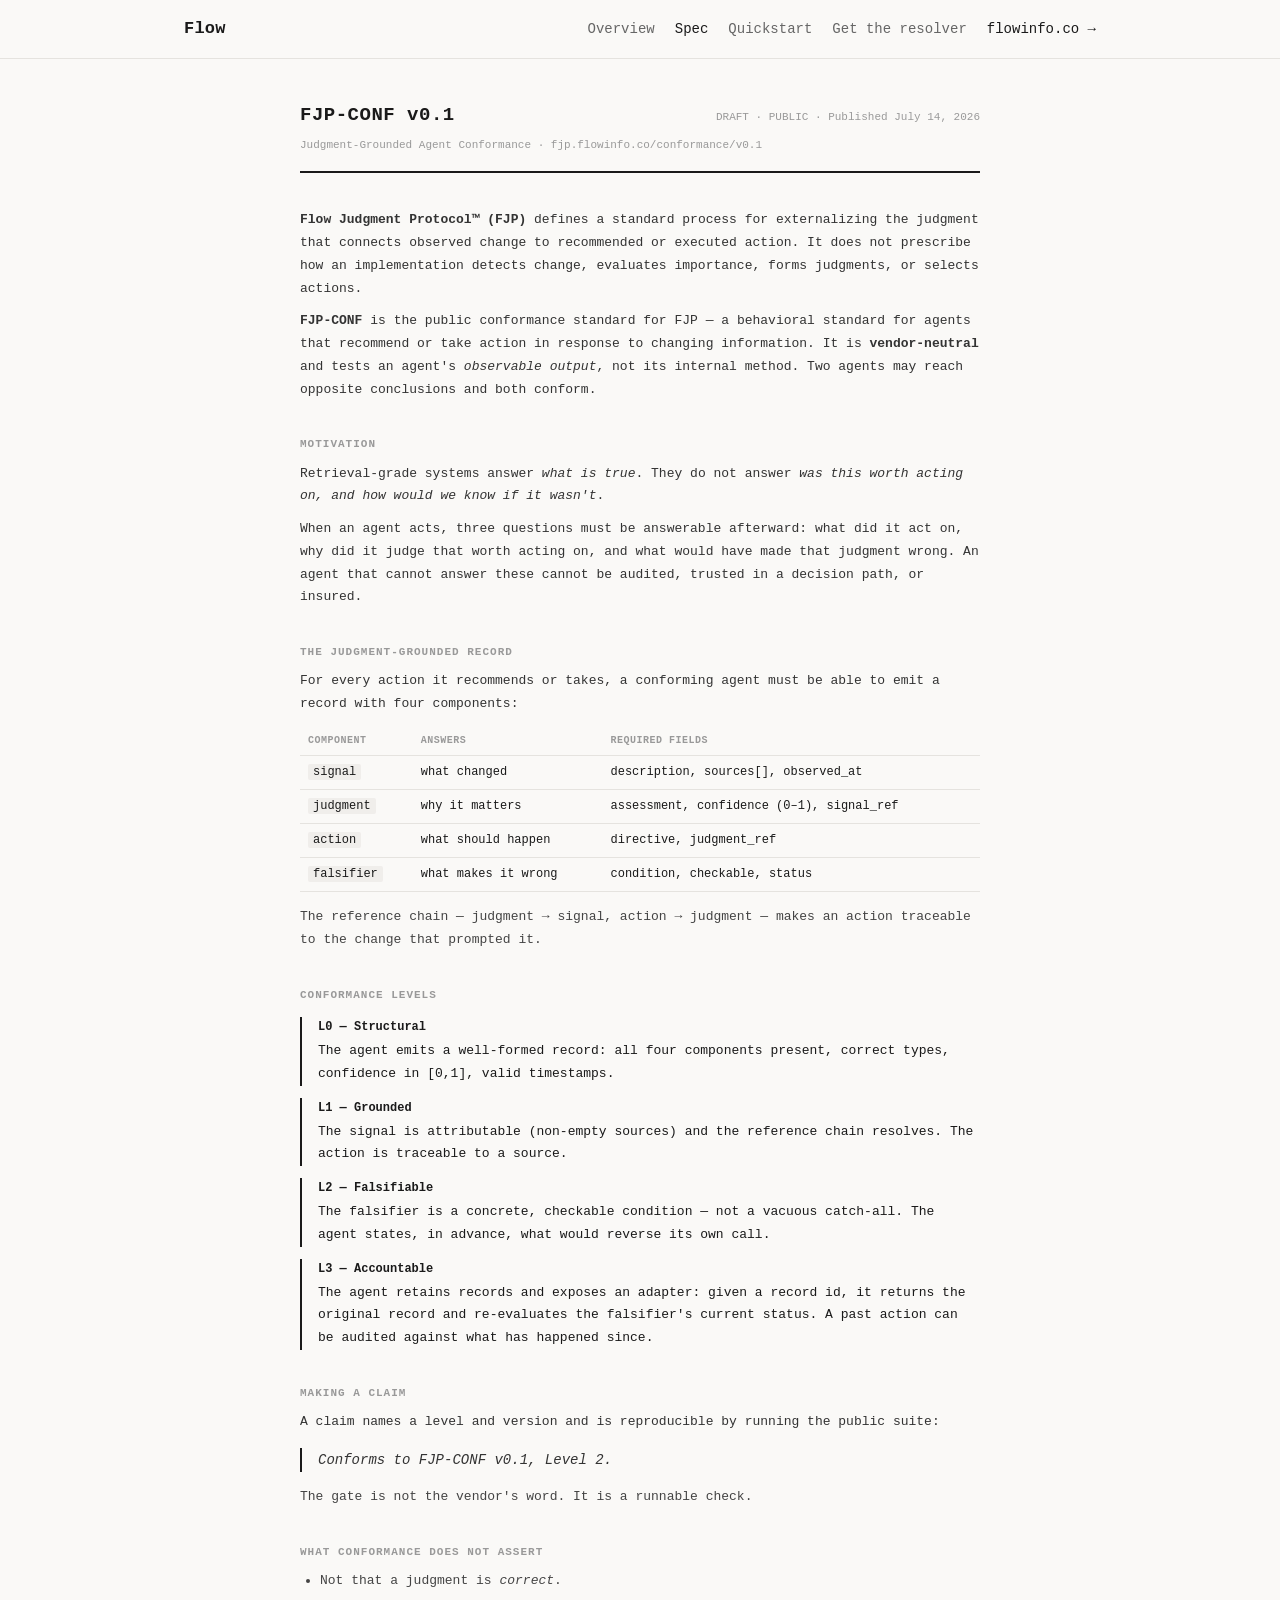
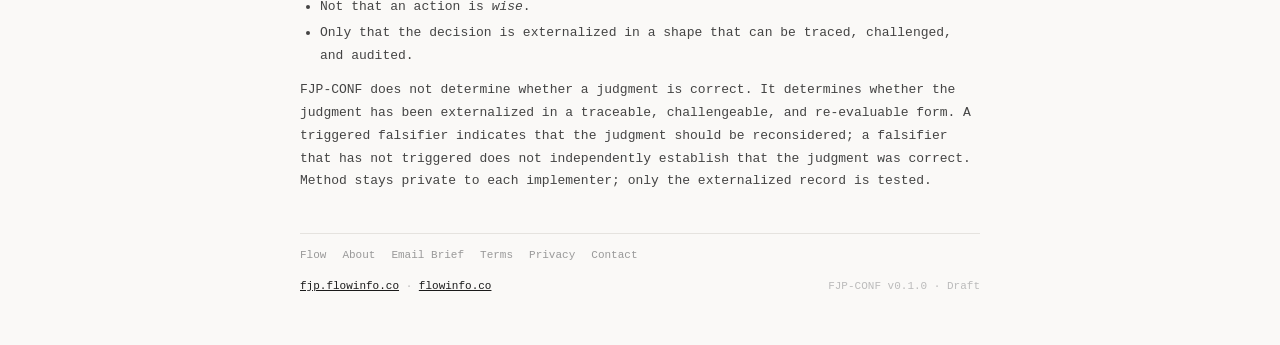
==== web/index.html @ 1de2d4c8 "Add files via upload" ====
<!DOCTYPE html>
<html lang="en">
<head>
<meta charset="utf-8" />
<meta name="viewport" content="width=device-width, initial-scale=1" />
<title>FJP-CONF v0.1 — Judgment-Grounded Agent Conformance</title>
<meta name="description" content="Behavioral conformance for agents that act on changing information. Vendor-neutral. Tests observable output, not internal method." />
<style>
  :root { --ink:#1a1a1a; --bg:#faf9f7; --mut:#999; --sub:#444; --line:#e5e3df; --code:#f0eeeb; }
  * { box-sizing: border-box; }
  body {
    margin:0; background:var(--bg); color:var(--ink);
    font-family:'IBM Plex Mono','Menlo','Consolas',monospace;
    font-size:13px; line-height:1.75; padding:48px 24px;
  }
  .wrap { max-width:680px; margin:0 auto; }
  header { border-bottom:2px solid var(--ink); padding-bottom:16px; margin-bottom:36px; }
  .row { display:flex; justify-content:space-between; align-items:baseline; gap:12px; flex-wrap:wrap; }
  h1 { font-size:19px; font-weight:700; margin:0; letter-spacing:.5px; }
  .tag { font-size:11px; color:var(--mut); }
  .meta { font-size:11px; color:var(--mut); margin-top:4px; }
  h2 { font-size:11px; color:var(--mut); text-transform:uppercase; letter-spacing:1px;
       margin:34px 0 8px; }
  p { margin:0 0 10px; color:#333; }
  .sub { color:var(--sub); }
  ul { margin:6px 0 12px; padding-left:20px; }
  li { margin:3px 0; color:var(--sub); }
  em { font-style:italic; }
  strong { font-weight:700; }
  .lvl { border-left:2px solid var(--ink); padding-left:16px; margin:12px 0; }
  .lvl b { display:block; font-size:12px; margin-bottom:2px; }
  table { width:100%; border-collapse:collapse; margin:10px 0 14px; font-size:12px; }
  th,td { text-align:left; padding:6px 8px; border-bottom:1px solid var(--line); vertical-align:top; }
  th { color:var(--mut); font-weight:700; text-transform:uppercase; letter-spacing:.5px; font-size:10px; }
  code { background:var(--code); padding:1px 5px; border-radius:2px; font-size:12px; }
  pre { background:var(--code); padding:12px 16px; border-radius:2px; overflow-x:auto;
        font-size:12px; line-height:1.7; margin:8px 0 14px; }
  .quote { border-left:2px solid var(--ink); padding-left:16px; margin:14px 0;
           font-style:italic; font-size:14px; color:#333; }
  footer { margin-top:40px; padding-top:12px; border-top:1px solid var(--line);
           display:flex; justify-content:space-between; font-size:11px; color:#bbb; flex-wrap:wrap; gap:8px; }
  a { color:var(--ink); }

  /* Site nav (links back to flowinfo.co) */
  .fnav { position:sticky; top:0; z-index:100; border-bottom:1px solid #e5e3df; background:#faf9f7; font-family:'IBM Plex Mono','Menlo','Consolas',monospace; }
  .fnav-in { max-width:960px; margin:0 auto; padding:14px 24px; display:flex; align-items:center; justify-content:space-between; gap:16px; flex-wrap:wrap; }
  .fnav-brand { display:flex; align-items:baseline; gap:8px; text-decoration:none; }
  .fnav-brand:hover { text-decoration:none; }
  .fnav-flow { font-size:17px; font-weight:600; color:#1a1a1a; letter-spacing:.2px; }
  .fnav-links { display:flex; align-items:center; gap:20px; flex-wrap:wrap; font-size:14px; }
  .fnav-links a { color:#666; text-decoration:none; }
  .fnav-links a:hover { color:#1a1a1a; text-decoration:none; }
  .fnav-links a.fnav-on { color:#1a1a1a; }
  .fnav-links a.fnav-home { color:#1a1a1a; }
  @media (max-width:600px) {
    .fnav-in { padding:10px 16px; flex-wrap:nowrap; gap:14px; }
    .fnav-links { flex-wrap:nowrap; gap:14px; font-size:13px; overflow-x:auto; white-space:nowrap; scrollbar-width:none; }
    .fnav-links::-webkit-scrollbar { display:none; }
    .fnav-links a.fnav-home { display:none; }
  }
  .footer-nav { display:flex; gap:16px; flex-wrap:wrap; width:100%; margin-bottom:4px; }
  .footer-nav a { color:#666; text-decoration:none; }
  .footer-nav a:hover { color:#1a1a1a; }
  body { padding-top:0; }
  .fnav { margin:0 -24px 40px; }
  footer .footer-nav a { color:#999; }
  @media (max-width:600px) { .fnav-links { gap:12px; font-size:12px; } .fnav-flow { font-size:16px; } }
</style>
</head>
<body>
<nav class="fnav" aria-label="Site">
  <div class="fnav-in">
    <a class="fnav-brand" href="https://flowinfo.co/" aria-label="Flow home"><span class="fnav-flow">Flow</span></a>
    <div class="fnav-links">
      <a href="/">Overview</a>
      <a href="/conformance/v0.1/" class="fnav-on" aria-current="page">Spec</a>
      <a href="/quickstart">Quickstart</a>
      <a href="/#resolver">Get the resolver</a>
      <a class="fnav-home" href="https://flowinfo.co/">flowinfo.co &rarr;</a>
    </div>
  </div>
</nav>
<div class="wrap">

  <header>
    <div class="row">
      <h1>FJP-CONF v0.1</h1>
      <span class="tag">DRAFT · PUBLIC · Published July 14, 2026</span>
    </div>
    <div class="meta">Judgment-Grounded Agent Conformance · fjp.flowinfo.co/conformance/v0.1</div>
  </header>

  <p><strong>Flow Judgment Protocol™ (FJP)</strong> defines a standard process
  for externalizing the judgment that connects observed change to recommended or
  executed action. It does not prescribe how an implementation detects change,
  evaluates importance, forms judgments, or selects actions.</p>

  <p><strong>FJP-CONF</strong> is the public conformance standard for FJP — a
  behavioral standard for agents that recommend or take action in response to
  changing information. It is <strong>vendor-neutral</strong> and tests an agent's
  <em>observable output</em>, not its internal method. Two agents may reach opposite
  conclusions and both conform.</p>

  <h2>Motivation</h2>
  <p>Retrieval-grade systems answer <em>what is true</em>. They do not answer
  <em>was this worth acting on, and how would we know if it wasn't</em>.</p>
  <p>When an agent acts, three questions must be answerable afterward: what did it
  act on, why did it judge that worth acting on, and what would have made that
  judgment wrong. An agent that cannot answer these cannot be audited, trusted in a
  decision path, or insured.</p>

  <h2>The Judgment-Grounded Record</h2>
  <p>For every action it recommends or takes, a conforming agent must be able to
  emit a record with four components:</p>
  <table>
    <tr><th>Component</th><th>Answers</th><th>Required fields</th></tr>
    <tr><td><code>signal</code></td><td>what changed</td><td>description, sources[], observed_at</td></tr>
    <tr><td><code>judgment</code></td><td>why it matters</td><td>assessment, confidence (0–1), signal_ref</td></tr>
    <tr><td><code>action</code></td><td>what should happen</td><td>directive, judgment_ref</td></tr>
    <tr><td><code>falsifier</code></td><td>what makes it wrong</td><td>condition, checkable, status</td></tr>
  </table>
  <p class="sub">The reference chain — judgment&nbsp;→&nbsp;signal, action&nbsp;→&nbsp;judgment —
  makes an action traceable to the change that prompted it.</p>

  <h2>Conformance Levels</h2>
  <div class="lvl"><b>L0 — Structural</b>The agent emits a well-formed record: all four components present, correct types, confidence in [0,1], valid timestamps.</div>
  <div class="lvl"><b>L1 — Grounded</b>The signal is attributable (non-empty sources) and the reference chain resolves. The action is traceable to a source.</div>
  <div class="lvl"><b>L2 — Falsifiable</b>The falsifier is a concrete, checkable condition — not a vacuous catch-all. The agent states, in advance, what would reverse its own call.</div>
  <div class="lvl"><b>L3 — Accountable</b>The agent retains records and exposes an adapter: given a record id, it returns the original record and re-evaluates the falsifier's current status. A past action can be audited against what has happened since.</div>

  <h2>Making a Claim</h2>
  <p>A claim names a level and version and is reproducible by running the public suite:</p>
  <div class="quote">Conforms to FJP-CONF v0.1, Level 2.</div>
  <p class="sub">The gate is not the vendor's word. It is a runnable check.</p>

  <h2>What Conformance Does Not Assert</h2>
  <ul>
    <li>Not that a judgment is <em>correct</em>.</li>
    <li>Not that an action is <em>wise</em>.</li>
    <li>Only that the decision is externalized in a shape that can be traced, challenged, and audited.</li>
  </ul>
  <p class="sub">FJP-CONF does not determine whether a judgment is correct.
  It determines whether the judgment has been externalized in a traceable,
  challengeable, and re-evaluable form. A triggered falsifier indicates that
  the judgment should be reconsidered; a falsifier that has not triggered does
  not independently establish that the judgment was correct. Method stays
  private to each implementer; only the externalized record is tested.</p>

  <footer>
    <div class="footer-nav">
      <a href="https://flowinfo.co/">Flow</a>
      <a href="https://flowinfo.co/about">About</a>
      <a href="https://flowinfo.co/emailbrief">Email Brief</a>
      <a href="https://flowinfo.co/terms">Terms</a>
      <a href="https://flowinfo.co/privacy">Privacy</a>
      <a href="https://flowinfo.co/about#contact">Contact</a>
    </div>
    <span><a href="/">fjp.flowinfo.co</a> · <a href="https://flowinfo.co/">flowinfo.co</a></span>
    <span>FJP-CONF v0.1.0 · Draft</span>
  </footer>

</div>
</body>
</html>
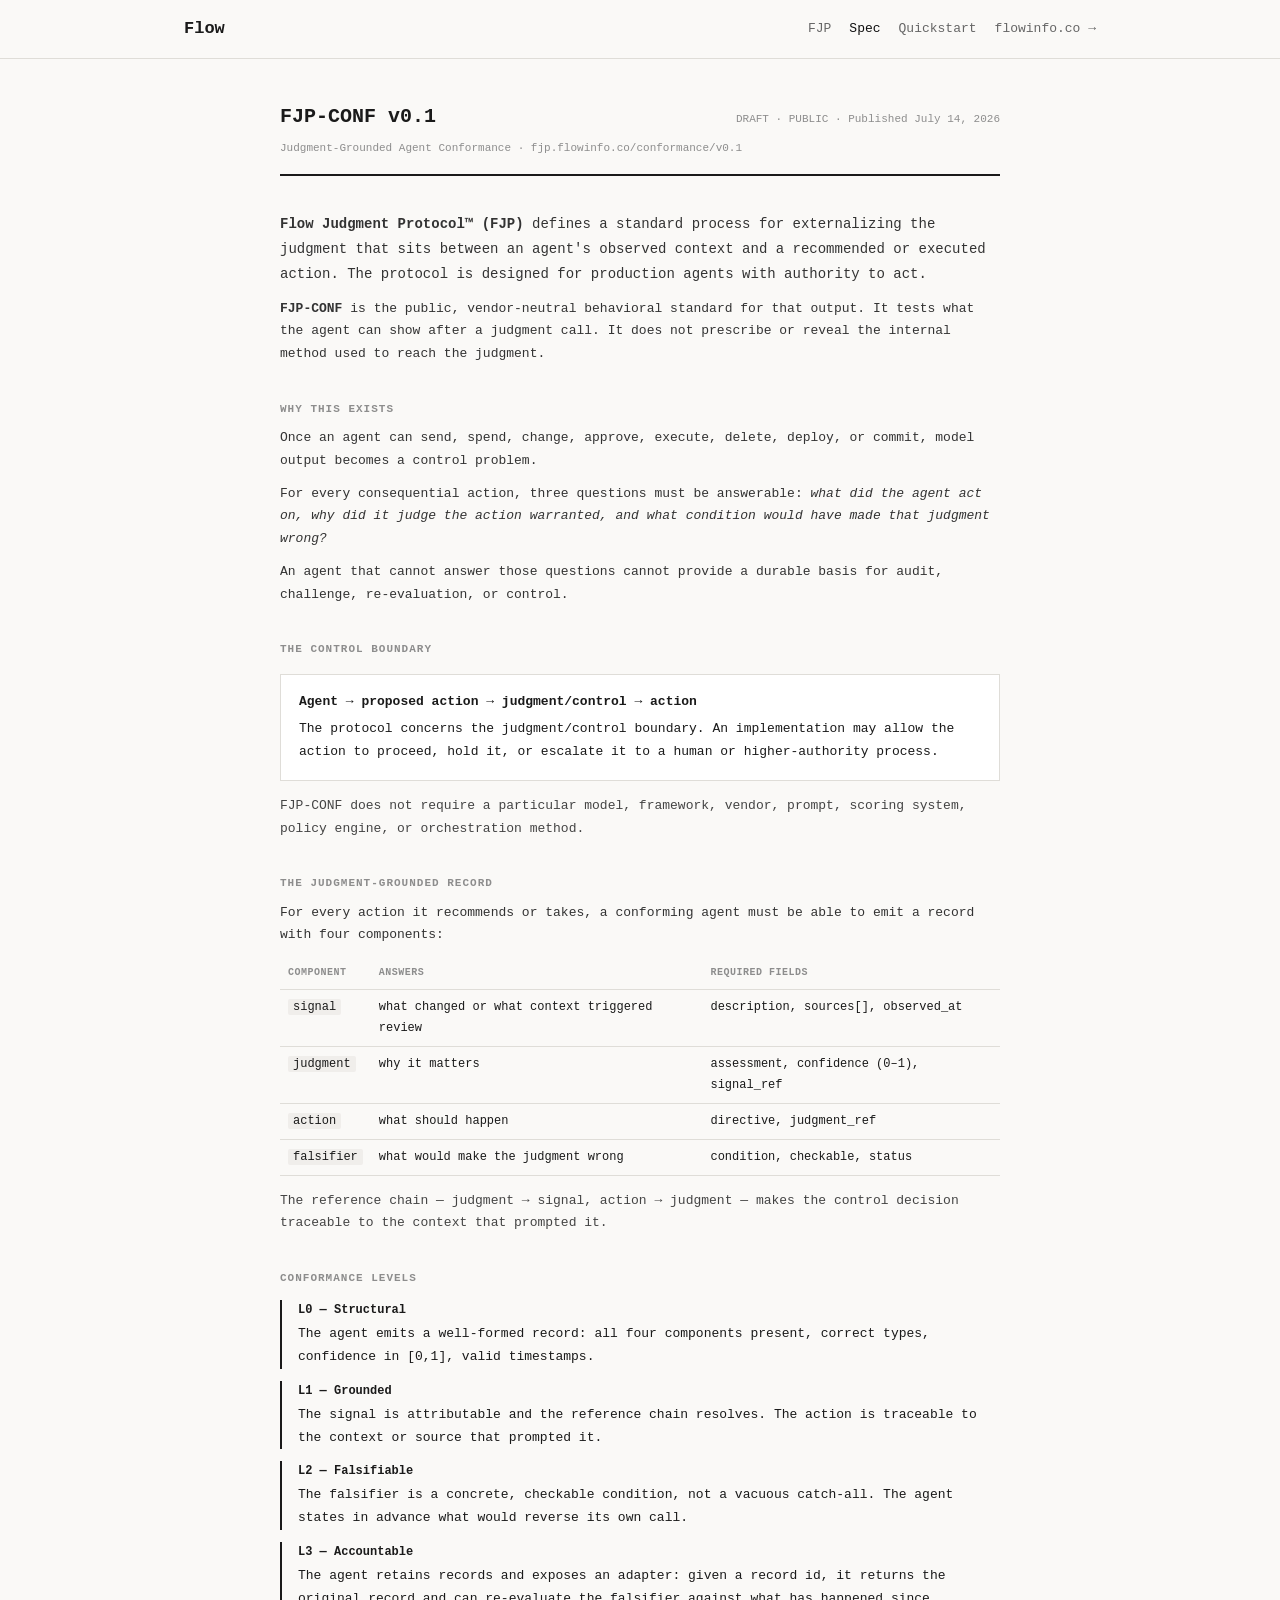
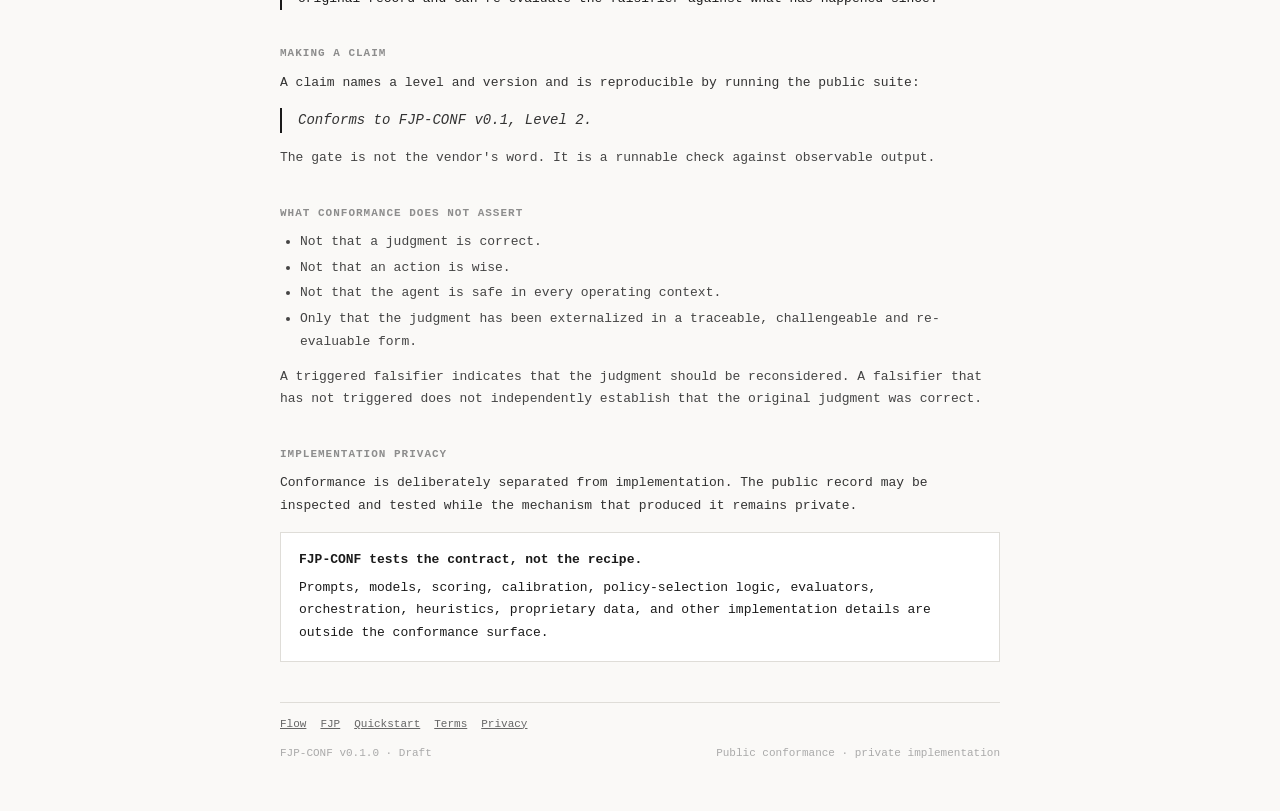
==== commit e3d3a3ef: "Add files via upload" ====
--- a/web/index.html
+++ b/web/index.html
@@ -1,164 +1,57 @@
 <!DOCTYPE html>
-<html lang="en">
-<head>
-<meta charset="utf-8" />
-<meta name="viewport" content="width=device-width, initial-scale=1" />
-<title>FJP-CONF v0.1 — Judgment-Grounded Agent Conformance</title>
-<meta name="description" content="Behavioral conformance for agents that act on changing information. Vendor-neutral. Tests observable output, not internal method." />
+<html lang="en"><head><meta charset="utf-8"><meta name="viewport" content="width=device-width, initial-scale=1">
+<title>FJP-CONF v0.1 — Conformance for Production Agents That Act</title>
+<meta name="description" content="A vendor-neutral behavioral conformance standard for production agents that recommend or take consequential action. Tests observable judgment records, not internal methods.">
 <style>
-  :root { --ink:#1a1a1a; --bg:#faf9f7; --mut:#999; --sub:#444; --line:#e5e3df; --code:#f0eeeb; }
-  * { box-sizing: border-box; }
-  body {
-    margin:0; background:var(--bg); color:var(--ink);
-    font-family:'IBM Plex Mono','Menlo','Consolas',monospace;
-    font-size:13px; line-height:1.75; padding:48px 24px;
-  }
-  .wrap { max-width:680px; margin:0 auto; }
-  header { border-bottom:2px solid var(--ink); padding-bottom:16px; margin-bottom:36px; }
-  .row { display:flex; justify-content:space-between; align-items:baseline; gap:12px; flex-wrap:wrap; }
-  h1 { font-size:19px; font-weight:700; margin:0; letter-spacing:.5px; }
-  .tag { font-size:11px; color:var(--mut); }
-  .meta { font-size:11px; color:var(--mut); margin-top:4px; }
-  h2 { font-size:11px; color:var(--mut); text-transform:uppercase; letter-spacing:1px;
-       margin:34px 0 8px; }
-  p { margin:0 0 10px; color:#333; }
-  .sub { color:var(--sub); }
-  ul { margin:6px 0 12px; padding-left:20px; }
-  li { margin:3px 0; color:var(--sub); }
-  em { font-style:italic; }
-  strong { font-weight:700; }
-  .lvl { border-left:2px solid var(--ink); padding-left:16px; margin:12px 0; }
-  .lvl b { display:block; font-size:12px; margin-bottom:2px; }
-  table { width:100%; border-collapse:collapse; margin:10px 0 14px; font-size:12px; }
-  th,td { text-align:left; padding:6px 8px; border-bottom:1px solid var(--line); vertical-align:top; }
-  th { color:var(--mut); font-weight:700; text-transform:uppercase; letter-spacing:.5px; font-size:10px; }
-  code { background:var(--code); padding:1px 5px; border-radius:2px; font-size:12px; }
-  pre { background:var(--code); padding:12px 16px; border-radius:2px; overflow-x:auto;
-        font-size:12px; line-height:1.7; margin:8px 0 14px; }
-  .quote { border-left:2px solid var(--ink); padding-left:16px; margin:14px 0;
-           font-style:italic; font-size:14px; color:#333; }
-  footer { margin-top:40px; padding-top:12px; border-top:1px solid var(--line);
-           display:flex; justify-content:space-between; font-size:11px; color:#bbb; flex-wrap:wrap; gap:8px; }
-  a { color:var(--ink); }
+  :root { --ink:#1a1a1a; --bg:#faf9f7; --mut:#8d8d8d; --sub:#444; --line:#dfddd8; --code:#f0eeeb; --green:#16833f; }
+  *{box-sizing:border-box} body{margin:0;background:var(--bg);color:var(--ink);font-family:'IBM Plex Mono','Menlo','Consolas',monospace;font-size:13px;line-height:1.75;padding:0 24px 48px}
+  .fnav{position:sticky;top:0;z-index:100;margin:0 -24px 40px;border-bottom:1px solid var(--line);background:rgba(250,249,247,.97)}
+  .fnav-in{max-width:960px;margin:0 auto;padding:14px 24px;display:flex;justify-content:space-between;gap:16px;align-items:center}.brand{font-size:17px;font-weight:700;color:var(--ink);text-decoration:none}.links{display:flex;gap:18px;white-space:nowrap}.links a{color:#666;text-decoration:none}.links a.on{color:#111}.wrap{max-width:720px;margin:0 auto} header{border-bottom:2px solid var(--ink);padding-bottom:16px;margin-bottom:36px}.row{display:flex;justify-content:space-between;gap:14px;align-items:baseline;flex-wrap:wrap}h1{font-size:20px;margin:0}.tag{font-size:11px;color:var(--mut)}.meta{font-size:11px;color:var(--mut);margin-top:5px}h2{font-size:11px;color:var(--mut);text-transform:uppercase;letter-spacing:1px;margin:34px 0 8px}p{margin:0 0 10px;color:#333}.lead{font-size:14px;line-height:1.8}.sub{color:var(--sub)}strong{font-weight:700}em{font-style:italic}code{background:var(--code);padding:1px 5px;border-radius:2px;font-size:12px}table{width:100%;border-collapse:collapse;margin:10px 0 14px;font-size:12px}th,td{text-align:left;padding:7px 8px;border-bottom:1px solid var(--line);vertical-align:top}th{color:var(--mut);font-size:10px;text-transform:uppercase;letter-spacing:.5px}.lvl{border-left:2px solid var(--ink);padding-left:16px;margin:12px 0}.lvl b{display:block;font-size:12px;margin-bottom:2px}.quote{border-left:2px solid var(--ink);padding-left:16px;margin:14px 0;font-style:italic;font-size:14px;color:#333}.boundary{border:1px solid var(--line);background:#fff;padding:16px 18px;margin:14px 0}.boundary b{display:block;margin-bottom:5px}ul{margin:6px 0 12px;padding-left:20px}li{margin:3px 0;color:var(--sub)}footer{margin-top:40px;padding-top:12px;border-top:1px solid var(--line);display:flex;justify-content:space-between;gap:10px;flex-wrap:wrap;font-size:11px;color:#aaa}footer a{color:#666}.footer-nav{display:flex;gap:14px;flex-wrap:wrap;width:100%}@media(max-width:620px){.links{overflow-x:auto;gap:12px}.links a:last-child{display:none}}
+</style></head><body>
+<nav class="fnav"><div class="fnav-in"><a class="brand" href="https://flowinfo.co/">Flow</a><div class="links"><a href="/">FJP</a><a class="on" href="/conformance/v0.1/">Spec</a><a href="/quickstart">Quickstart</a><a href="https://flowinfo.co/">flowinfo.co →</a></div></div></nav>
+<div class="wrap"><header><div class="row"><h1>FJP-CONF v0.1</h1><span class="tag">DRAFT · PUBLIC · Published July 14, 2026</span></div><div class="meta">Judgment-Grounded Agent Conformance · fjp.flowinfo.co/conformance/v0.1</div></header>
 
-  /* Site nav (links back to flowinfo.co) */
-  .fnav { position:sticky; top:0; z-index:100; border-bottom:1px solid #e5e3df; background:#faf9f7; font-family:'IBM Plex Mono','Menlo','Consolas',monospace; }
-  .fnav-in { max-width:960px; margin:0 auto; padding:14px 24px; display:flex; align-items:center; justify-content:space-between; gap:16px; flex-wrap:wrap; }
-  .fnav-brand { display:flex; align-items:baseline; gap:8px; text-decoration:none; }
-  .fnav-brand:hover { text-decoration:none; }
-  .fnav-flow { font-size:17px; font-weight:600; color:#1a1a1a; letter-spacing:.2px; }
-  .fnav-links { display:flex; align-items:center; gap:20px; flex-wrap:wrap; font-size:14px; }
-  .fnav-links a { color:#666; text-decoration:none; }
-  .fnav-links a:hover { color:#1a1a1a; text-decoration:none; }
-  .fnav-links a.fnav-on { color:#1a1a1a; }
-  .fnav-links a.fnav-home { color:#1a1a1a; }
-  @media (max-width:600px) {
-    .fnav-in { padding:10px 16px; flex-wrap:nowrap; gap:14px; }
-    .fnav-links { flex-wrap:nowrap; gap:14px; font-size:13px; overflow-x:auto; white-space:nowrap; scrollbar-width:none; }
-    .fnav-links::-webkit-scrollbar { display:none; }
-    .fnav-links a.fnav-home { display:none; }
-  }
-  .footer-nav { display:flex; gap:16px; flex-wrap:wrap; width:100%; margin-bottom:4px; }
-  .footer-nav a { color:#666; text-decoration:none; }
-  .footer-nav a:hover { color:#1a1a1a; }
-  body { padding-top:0; }
-  .fnav { margin:0 -24px 40px; }
-  footer .footer-nav a { color:#999; }
-  @media (max-width:600px) { .fnav-links { gap:12px; font-size:12px; } .fnav-flow { font-size:16px; } }
-</style>
-</head>
-<body>
-<nav class="fnav" aria-label="Site">
-  <div class="fnav-in">
-    <a class="fnav-brand" href="https://flowinfo.co/" aria-label="Flow home"><span class="fnav-flow">Flow</span></a>
-    <div class="fnav-links">
-      <a href="/">Overview</a>
-      <a href="/conformance/v0.1/" class="fnav-on" aria-current="page">Spec</a>
-      <a href="/quickstart">Quickstart</a>
-      <a href="/#resolver">Get the resolver</a>
-      <a class="fnav-home" href="https://flowinfo.co/">flowinfo.co &rarr;</a>
-    </div>
-  </div>
-</nav>
-<div class="wrap">
+<p class="lead"><strong>Flow Judgment Protocol™ (FJP)</strong> defines a standard process for externalizing the judgment that sits between an agent's observed context and a recommended or executed action. The protocol is designed for production agents with authority to act.</p>
+<p><strong>FJP-CONF</strong> is the public, vendor-neutral behavioral standard for that output. It tests what the agent can show after a judgment call. It does not prescribe or reveal the internal method used to reach the judgment.</p>
 
-  <header>
-    <div class="row">
-      <h1>FJP-CONF v0.1</h1>
-      <span class="tag">DRAFT · PUBLIC · Published July 14, 2026</span>
-    </div>
-    <div class="meta">Judgment-Grounded Agent Conformance · fjp.flowinfo.co/conformance/v0.1</div>
-  </header>
+<h2>Why this exists</h2>
+<p>Once an agent can send, spend, change, approve, execute, delete, deploy, or commit, model output becomes a control problem.</p>
+<p>For every consequential action, three questions must be answerable: <em>what did the agent act on, why did it judge the action warranted, and what condition would have made that judgment wrong?</em></p>
+<p>An agent that cannot answer those questions cannot provide a durable basis for audit, challenge, re-evaluation, or control.</p>
 
-  <p><strong>Flow Judgment Protocol™ (FJP)</strong> defines a standard process
-  for externalizing the judgment that connects observed change to recommended or
-  executed action. It does not prescribe how an implementation detects change,
-  evaluates importance, forms judgments, or selects actions.</p>
+<h2>The control boundary</h2>
+<div class="boundary"><b>Agent → proposed action → judgment/control → action</b>
+The protocol concerns the judgment/control boundary. An implementation may allow the action to proceed, hold it, or escalate it to a human or higher-authority process.</div>
+<p class="sub">FJP-CONF does not require a particular model, framework, vendor, prompt, scoring system, policy engine, or orchestration method.</p>
 
-  <p><strong>FJP-CONF</strong> is the public conformance standard for FJP — a
-  behavioral standard for agents that recommend or take action in response to
-  changing information. It is <strong>vendor-neutral</strong> and tests an agent's
-  <em>observable output</em>, not its internal method. Two agents may reach opposite
-  conclusions and both conform.</p>
+<h2>The Judgment-Grounded Record</h2>
+<p>For every action it recommends or takes, a conforming agent must be able to emit a record with four components:</p>
+<table><tr><th>Component</th><th>Answers</th><th>Required fields</th></tr>
+<tr><td><code>signal</code></td><td>what changed or what context triggered review</td><td>description, sources[], observed_at</td></tr>
+<tr><td><code>judgment</code></td><td>why it matters</td><td>assessment, confidence (0–1), signal_ref</td></tr>
+<tr><td><code>action</code></td><td>what should happen</td><td>directive, judgment_ref</td></tr>
+<tr><td><code>falsifier</code></td><td>what would make the judgment wrong</td><td>condition, checkable, status</td></tr></table>
+<p class="sub">The reference chain — judgment → signal, action → judgment — makes the control decision traceable to the context that prompted it.</p>
 
-  <h2>Motivation</h2>
-  <p>Retrieval-grade systems answer <em>what is true</em>. They do not answer
-  <em>was this worth acting on, and how would we know if it wasn't</em>.</p>
-  <p>When an agent acts, three questions must be answerable afterward: what did it
-  act on, why did it judge that worth acting on, and what would have made that
-  judgment wrong. An agent that cannot answer these cannot be audited, trusted in a
-  decision path, or insured.</p>
+<h2>Conformance levels</h2>
+<div class="lvl"><b>L0 — Structural</b>The agent emits a well-formed record: all four components present, correct types, confidence in [0,1], valid timestamps.</div>
+<div class="lvl"><b>L1 — Grounded</b>The signal is attributable and the reference chain resolves. The action is traceable to the context or source that prompted it.</div>
+<div class="lvl"><b>L2 — Falsifiable</b>The falsifier is a concrete, checkable condition, not a vacuous catch-all. The agent states in advance what would reverse its own call.</div>
+<div class="lvl"><b>L3 — Accountable</b>The agent retains records and exposes an adapter: given a record id, it returns the original record and can re-evaluate the falsifier against what has happened since.</div>
 
-  <h2>The Judgment-Grounded Record</h2>
-  <p>For every action it recommends or takes, a conforming agent must be able to
-  emit a record with four components:</p>
-  <table>
-    <tr><th>Component</th><th>Answers</th><th>Required fields</th></tr>
-    <tr><td><code>signal</code></td><td>what changed</td><td>description, sources[], observed_at</td></tr>
-    <tr><td><code>judgment</code></td><td>why it matters</td><td>assessment, confidence (0–1), signal_ref</td></tr>
-    <tr><td><code>action</code></td><td>what should happen</td><td>directive, judgment_ref</td></tr>
-    <tr><td><code>falsifier</code></td><td>what makes it wrong</td><td>condition, checkable, status</td></tr>
-  </table>
-  <p class="sub">The reference chain — judgment&nbsp;→&nbsp;signal, action&nbsp;→&nbsp;judgment —
-  makes an action traceable to the change that prompted it.</p>
+<h2>Making a claim</h2>
+<p>A claim names a level and version and is reproducible by running the public suite:</p>
+<div class="quote">Conforms to FJP-CONF v0.1, Level 2.</div>
+<p class="sub">The gate is not the vendor's word. It is a runnable check against observable output.</p>
 
-  <h2>Conformance Levels</h2>
-  <div class="lvl"><b>L0 — Structural</b>The agent emits a well-formed record: all four components present, correct types, confidence in [0,1], valid timestamps.</div>
-  <div class="lvl"><b>L1 — Grounded</b>The signal is attributable (non-empty sources) and the reference chain resolves. The action is traceable to a source.</div>
-  <div class="lvl"><b>L2 — Falsifiable</b>The falsifier is a concrete, checkable condition — not a vacuous catch-all. The agent states, in advance, what would reverse its own call.</div>
-  <div class="lvl"><b>L3 — Accountable</b>The agent retains records and exposes an adapter: given a record id, it returns the original record and re-evaluates the falsifier's current status. A past action can be audited against what has happened since.</div>
+<h2>What conformance does not assert</h2>
+<ul><li>Not that a judgment is correct.</li><li>Not that an action is wise.</li><li>Not that the agent is safe in every operating context.</li><li>Only that the judgment has been externalized in a traceable, challengeable and re-evaluable form.</li></ul>
+<p class="sub">A triggered falsifier indicates that the judgment should be reconsidered. A falsifier that has not triggered does not independently establish that the original judgment was correct.</p>
 
-  <h2>Making a Claim</h2>
-  <p>A claim names a level and version and is reproducible by running the public suite:</p>
-  <div class="quote">Conforms to FJP-CONF v0.1, Level 2.</div>
-  <p class="sub">The gate is not the vendor's word. It is a runnable check.</p>
+<h2>Implementation privacy</h2>
+<p>Conformance is deliberately separated from implementation. The public record may be inspected and tested while the mechanism that produced it remains private.</p>
+<div class="boundary"><b>FJP-CONF tests the contract, not the recipe.</b>
+Prompts, models, scoring, calibration, policy-selection logic, evaluators, orchestration, heuristics, proprietary data, and other implementation details are outside the conformance surface.</div>
 
-  <h2>What Conformance Does Not Assert</h2>
-  <ul>
-    <li>Not that a judgment is <em>correct</em>.</li>
-    <li>Not that an action is <em>wise</em>.</li>
-    <li>Only that the decision is externalized in a shape that can be traced, challenged, and audited.</li>
-  </ul>
-  <p class="sub">FJP-CONF does not determine whether a judgment is correct.
-  It determines whether the judgment has been externalized in a traceable,
-  challengeable, and re-evaluable form. A triggered falsifier indicates that
-  the judgment should be reconsidered; a falsifier that has not triggered does
-  not independently establish that the judgment was correct. Method stays
-  private to each implementer; only the externalized record is tested.</p>
-
-  <footer>
-    <div class="footer-nav">
-      <a href="https://flowinfo.co/">Flow</a>
-      <a href="https://flowinfo.co/about">About</a>
-      <a href="https://flowinfo.co/emailbrief">Email Brief</a>
-      <a href="https://flowinfo.co/terms">Terms</a>
-      <a href="https://flowinfo.co/privacy">Privacy</a>
-      <a href="https://flowinfo.co/about#contact">Contact</a>
-    </div>
-    <span><a href="/">fjp.flowinfo.co</a> · <a href="https://flowinfo.co/">flowinfo.co</a></span>
-    <span>FJP-CONF v0.1.0 · Draft</span>
-  </footer>
-
-</div>
-</body>
-</html>
+<footer><div class="footer-nav"><a href="https://flowinfo.co/">Flow</a><a href="/">FJP</a><a href="/quickstart">Quickstart</a><a href="https://flowinfo.co/terms">Terms</a><a href="https://flowinfo.co/privacy">Privacy</a></div><span>FJP-CONF v0.1.0 · Draft</span><span>Public conformance · private implementation</span></footer>
+</div></body></html>
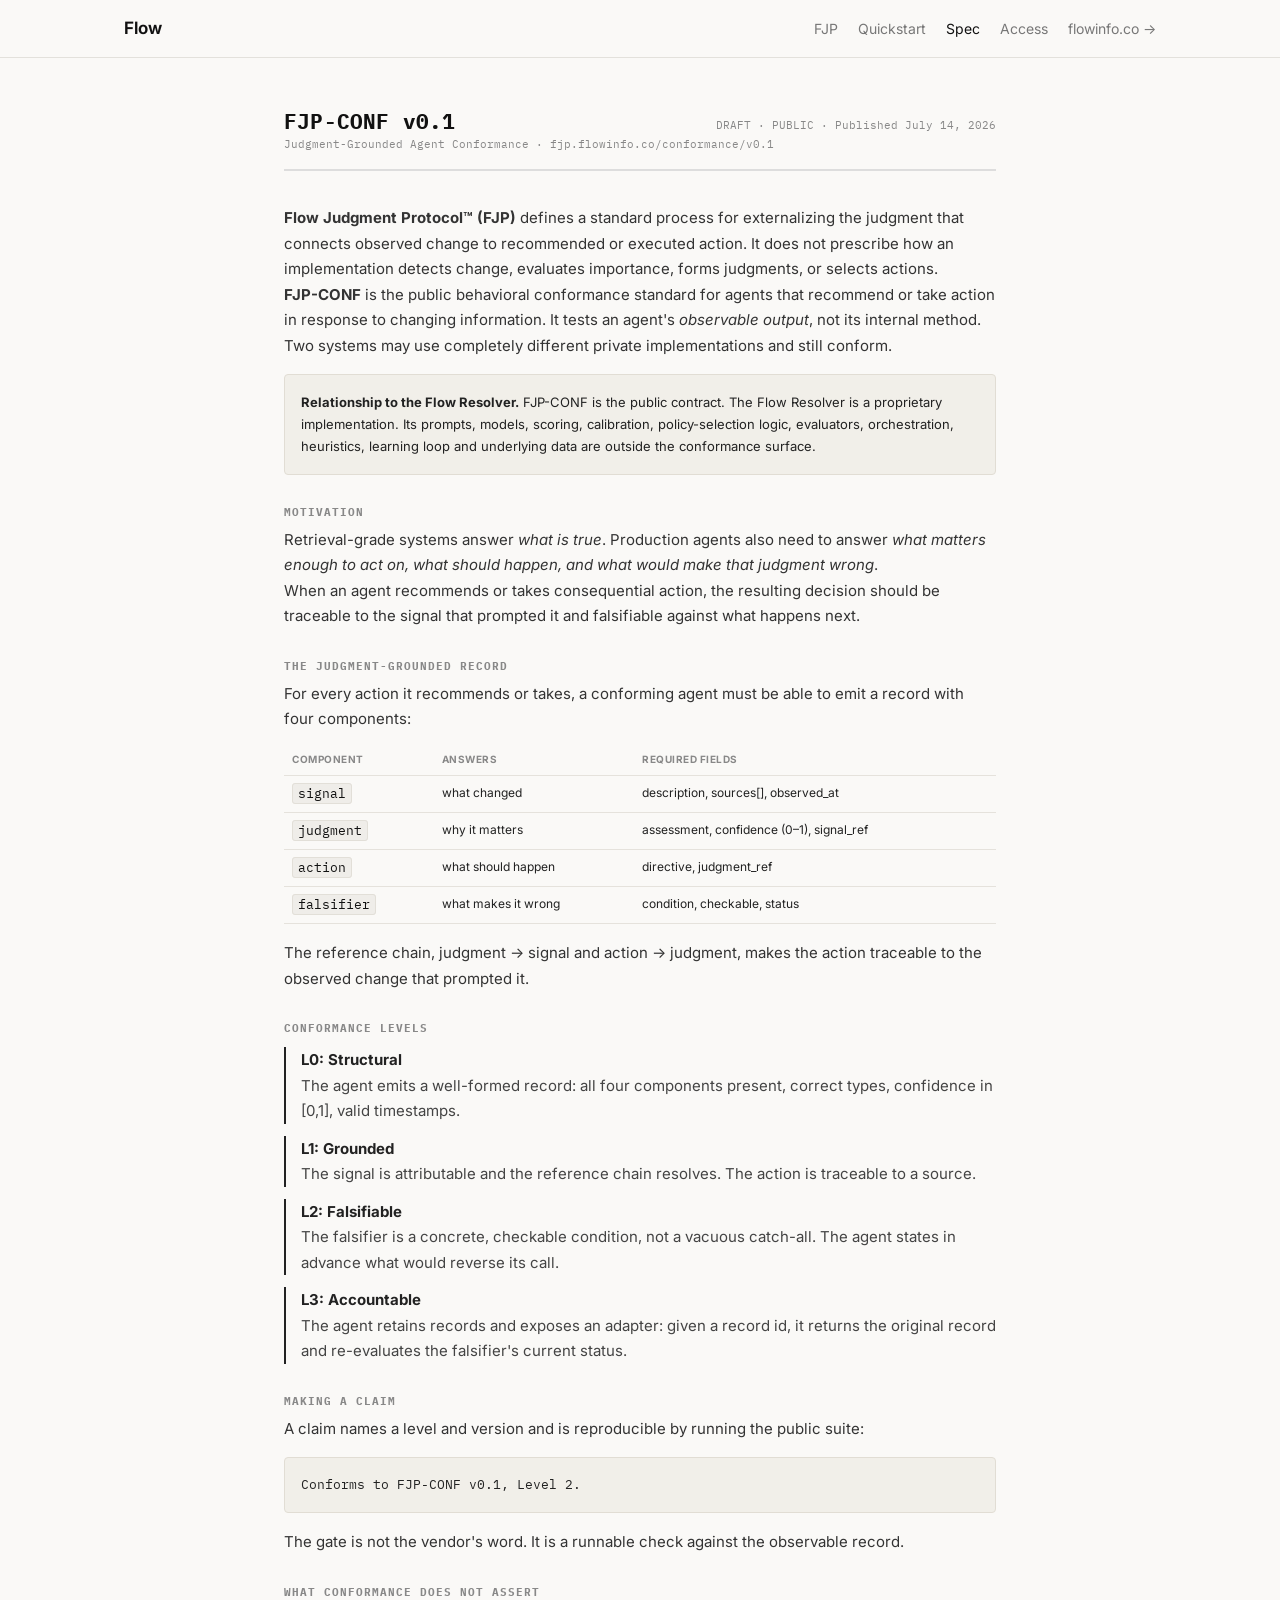
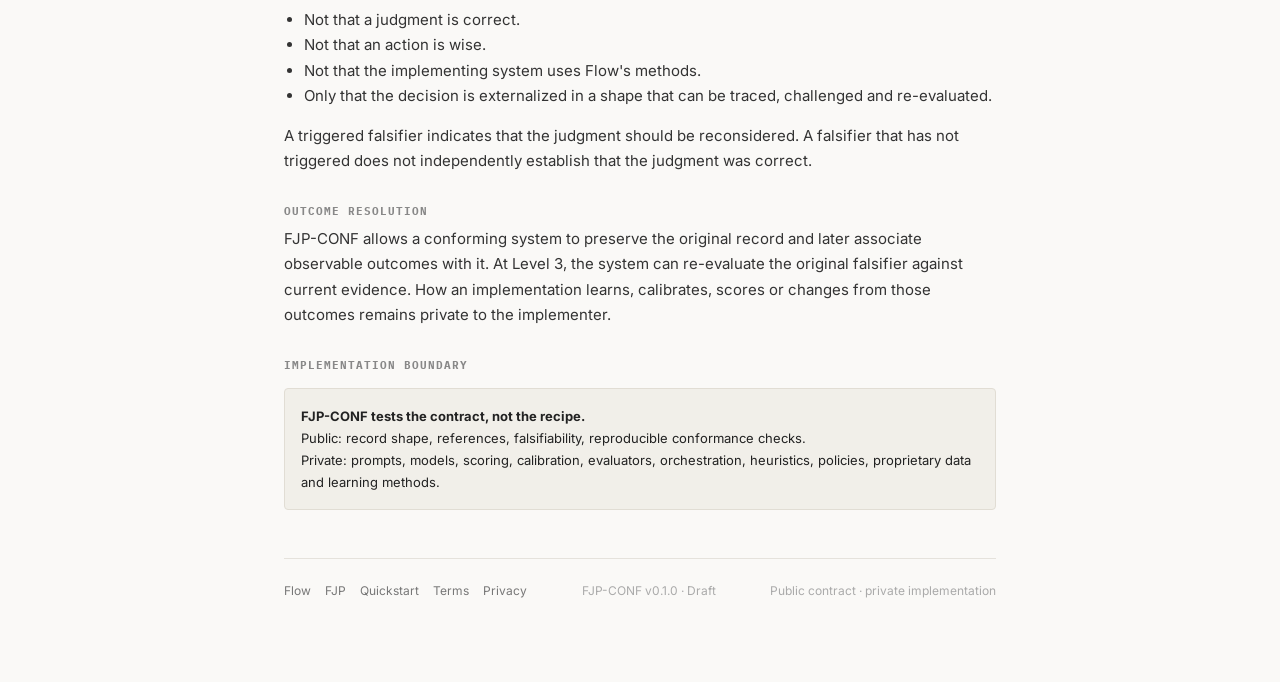
==== commit 5eea1387: "Add files via upload" ====
--- a/web/index.html
+++ b/web/index.html
@@ -1,57 +1,36 @@
-<!DOCTYPE html>
-<html lang="en"><head><meta charset="utf-8"><meta name="viewport" content="width=device-width, initial-scale=1">
-<title>FJP-CONF v0.1 — Conformance for Production Agents That Act</title>
-<meta name="description" content="A vendor-neutral behavioral conformance standard for production agents that recommend or take consequential action. Tests observable judgment records, not internal methods.">
-<style>
-  :root { --ink:#1a1a1a; --bg:#faf9f7; --mut:#8d8d8d; --sub:#444; --line:#dfddd8; --code:#f0eeeb; --green:#16833f; }
-  *{box-sizing:border-box} body{margin:0;background:var(--bg);color:var(--ink);font-family:'IBM Plex Mono','Menlo','Consolas',monospace;font-size:13px;line-height:1.75;padding:0 24px 48px}
-  .fnav{position:sticky;top:0;z-index:100;margin:0 -24px 40px;border-bottom:1px solid var(--line);background:rgba(250,249,247,.97)}
-  .fnav-in{max-width:960px;margin:0 auto;padding:14px 24px;display:flex;justify-content:space-between;gap:16px;align-items:center}.brand{font-size:17px;font-weight:700;color:var(--ink);text-decoration:none}.links{display:flex;gap:18px;white-space:nowrap}.links a{color:#666;text-decoration:none}.links a.on{color:#111}.wrap{max-width:720px;margin:0 auto} header{border-bottom:2px solid var(--ink);padding-bottom:16px;margin-bottom:36px}.row{display:flex;justify-content:space-between;gap:14px;align-items:baseline;flex-wrap:wrap}h1{font-size:20px;margin:0}.tag{font-size:11px;color:var(--mut)}.meta{font-size:11px;color:var(--mut);margin-top:5px}h2{font-size:11px;color:var(--mut);text-transform:uppercase;letter-spacing:1px;margin:34px 0 8px}p{margin:0 0 10px;color:#333}.lead{font-size:14px;line-height:1.8}.sub{color:var(--sub)}strong{font-weight:700}em{font-style:italic}code{background:var(--code);padding:1px 5px;border-radius:2px;font-size:12px}table{width:100%;border-collapse:collapse;margin:10px 0 14px;font-size:12px}th,td{text-align:left;padding:7px 8px;border-bottom:1px solid var(--line);vertical-align:top}th{color:var(--mut);font-size:10px;text-transform:uppercase;letter-spacing:.5px}.lvl{border-left:2px solid var(--ink);padding-left:16px;margin:12px 0}.lvl b{display:block;font-size:12px;margin-bottom:2px}.quote{border-left:2px solid var(--ink);padding-left:16px;margin:14px 0;font-style:italic;font-size:14px;color:#333}.boundary{border:1px solid var(--line);background:#fff;padding:16px 18px;margin:14px 0}.boundary b{display:block;margin-bottom:5px}ul{margin:6px 0 12px;padding-left:20px}li{margin:3px 0;color:var(--sub)}footer{margin-top:40px;padding-top:12px;border-top:1px solid var(--line);display:flex;justify-content:space-between;gap:10px;flex-wrap:wrap;font-size:11px;color:#aaa}footer a{color:#666}.footer-nav{display:flex;gap:14px;flex-wrap:wrap;width:100%}@media(max-width:620px){.links{overflow-x:auto;gap:12px}.links a:last-child{display:none}}
-</style></head><body>
-<nav class="fnav"><div class="fnav-in"><a class="brand" href="https://flowinfo.co/">Flow</a><div class="links"><a href="/">FJP</a><a class="on" href="/conformance/v0.1/">Spec</a><a href="/quickstart">Quickstart</a><a href="https://flowinfo.co/">flowinfo.co →</a></div></div></nav>
-<div class="wrap"><header><div class="row"><h1>FJP-CONF v0.1</h1><span class="tag">DRAFT · PUBLIC · Published July 14, 2026</span></div><div class="meta">Judgment-Grounded Agent Conformance · fjp.flowinfo.co/conformance/v0.1</div></header>
-
-<p class="lead"><strong>Flow Judgment Protocol™ (FJP)</strong> defines a standard process for externalizing the judgment that sits between an agent's observed context and a recommended or executed action. The protocol is designed for production agents with authority to act.</p>
-<p><strong>FJP-CONF</strong> is the public, vendor-neutral behavioral standard for that output. It tests what the agent can show after a judgment call. It does not prescribe or reveal the internal method used to reach the judgment.</p>
-
-<h2>Why this exists</h2>
-<p>Once an agent can send, spend, change, approve, execute, delete, deploy, or commit, model output becomes a control problem.</p>
-<p>For every consequential action, three questions must be answerable: <em>what did the agent act on, why did it judge the action warranted, and what condition would have made that judgment wrong?</em></p>
-<p>An agent that cannot answer those questions cannot provide a durable basis for audit, challenge, re-evaluation, or control.</p>
-
-<h2>The control boundary</h2>
-<div class="boundary"><b>Agent → proposed action → judgment/control → action</b>
-The protocol concerns the judgment/control boundary. An implementation may allow the action to proceed, hold it, or escalate it to a human or higher-authority process.</div>
-<p class="sub">FJP-CONF does not require a particular model, framework, vendor, prompt, scoring system, policy engine, or orchestration method.</p>
-
-<h2>The Judgment-Grounded Record</h2>
-<p>For every action it recommends or takes, a conforming agent must be able to emit a record with four components:</p>
-<table><tr><th>Component</th><th>Answers</th><th>Required fields</th></tr>
-<tr><td><code>signal</code></td><td>what changed or what context triggered review</td><td>description, sources[], observed_at</td></tr>
-<tr><td><code>judgment</code></td><td>why it matters</td><td>assessment, confidence (0–1), signal_ref</td></tr>
-<tr><td><code>action</code></td><td>what should happen</td><td>directive, judgment_ref</td></tr>
-<tr><td><code>falsifier</code></td><td>what would make the judgment wrong</td><td>condition, checkable, status</td></tr></table>
-<p class="sub">The reference chain — judgment → signal, action → judgment — makes the control decision traceable to the context that prompted it.</p>
-
-<h2>Conformance levels</h2>
-<div class="lvl"><b>L0 — Structural</b>The agent emits a well-formed record: all four components present, correct types, confidence in [0,1], valid timestamps.</div>
-<div class="lvl"><b>L1 — Grounded</b>The signal is attributable and the reference chain resolves. The action is traceable to the context or source that prompted it.</div>
-<div class="lvl"><b>L2 — Falsifiable</b>The falsifier is a concrete, checkable condition, not a vacuous catch-all. The agent states in advance what would reverse its own call.</div>
-<div class="lvl"><b>L3 — Accountable</b>The agent retains records and exposes an adapter: given a record id, it returns the original record and can re-evaluate the falsifier against what has happened since.</div>
-
-<h2>Making a claim</h2>
-<p>A claim names a level and version and is reproducible by running the public suite:</p>
-<div class="quote">Conforms to FJP-CONF v0.1, Level 2.</div>
-<p class="sub">The gate is not the vendor's word. It is a runnable check against observable output.</p>
-
-<h2>What conformance does not assert</h2>
-<ul><li>Not that a judgment is correct.</li><li>Not that an action is wise.</li><li>Not that the agent is safe in every operating context.</li><li>Only that the judgment has been externalized in a traceable, challengeable and re-evaluable form.</li></ul>
-<p class="sub">A triggered falsifier indicates that the judgment should be reconsidered. A falsifier that has not triggered does not independently establish that the original judgment was correct.</p>
-
-<h2>Implementation privacy</h2>
-<p>Conformance is deliberately separated from implementation. The public record may be inspected and tested while the mechanism that produced it remains private.</p>
-<div class="boundary"><b>FJP-CONF tests the contract, not the recipe.</b>
-Prompts, models, scoring, calibration, policy-selection logic, evaluators, orchestration, heuristics, proprietary data, and other implementation details are outside the conformance surface.</div>
-
-<footer><div class="footer-nav"><a href="https://flowinfo.co/">Flow</a><a href="/">FJP</a><a href="/quickstart">Quickstart</a><a href="https://flowinfo.co/terms">Terms</a><a href="https://flowinfo.co/privacy">Privacy</a></div><span>FJP-CONF v0.1.0 · Draft</span><span>Public conformance · private implementation</span></footer>
+<!DOCTYPE html><html lang="en"><head><meta charset="utf-8"><meta name="viewport" content="width=device-width, initial-scale=1"><title>FJP-CONF v0.1 | Judgment-Grounded Agent Conformance</title><meta name="description" content="Public behavioral conformance for agents that recommend or take consequential action. Tests observable judgment records, not private implementation."><link rel="preconnect" href="https://fonts.googleapis.com"><link href="https://fonts.googleapis.com/css2?family=IBM+Plex+Mono:wght@400;500;600&family=Inter:wght@400;500;600&display=swap" rel="stylesheet"><style>
+*,*::before,*::after{box-sizing:border-box;margin:0;padding:0}
+:root{--bg:#0b0b0b;--surface:#131313;--surface2:#101010;--border:#252525;--border2:#343434;--text:#d7d7d7;--muted:#999;--dim:#707070;--white:#fff;--green:#22c55e;--green2:#16a34a;--green-dim:rgba(34,197,94,.10);--amber:#f59e0b;--red:#ef4444;--mono:'IBM Plex Mono','Menlo','Consolas',monospace;--sans:'Inter',-apple-system,BlinkMacSystemFont,'Segoe UI',sans-serif}
+html{scroll-behavior:smooth}body{background:var(--bg);color:var(--text);font-family:var(--sans);font-size:15px;line-height:1.7;-webkit-font-smoothing:antialiased}
+a{color:var(--green);text-decoration:none}a:hover{text-decoration:underline}
+.fnav{position:sticky;top:0;z-index:100;background:rgba(11,11,11,.96);border-bottom:1px solid var(--border);backdrop-filter:blur(8px)}
+.fnav-in{max-width:1080px;margin:0 auto;padding:14px 24px;display:flex;justify-content:space-between;align-items:center;gap:18px}.brand{color:#fff;text-decoration:none;font-weight:650;font-size:17px}.navlinks{display:flex;gap:20px;align-items:center;white-space:nowrap}.navlinks a{color:var(--muted);text-decoration:none;font-size:14px}.navlinks a:hover,.navlinks a.on{color:#fff}.navlinks a.home{color:var(--green)}
+.container{max-width:900px;margin:0 auto;padding:72px 24px 92px}.hero{margin-bottom:64px}.eyebrow{font-family:var(--mono);color:var(--green);font-size:12px;font-weight:600;letter-spacing:1.7px;text-transform:uppercase;margin-bottom:16px}h1{color:#fff;font-size:48px;line-height:1.08;letter-spacing:-1.35px;font-weight:650;max-width:860px}h2{color:#fff;font-size:26px;line-height:1.28;font-weight:620;margin-bottom:12px}h3{color:#fff;font-size:17px;line-height:1.4;font-weight:600;margin-bottom:7px}.lede{color:var(--muted);font-size:20px;line-height:1.55;max-width:800px;margin-top:18px}.hero-actions{display:flex;gap:12px;flex-wrap:wrap;margin-top:26px}.btn{display:inline-block;font-family:var(--mono);font-size:13px;font-weight:600;padding:11px 18px;border-radius:5px;text-decoration:none}.btn.primary{background:var(--green);color:#071008}.btn.secondary{border:1px solid var(--border2);color:#ddd}.btn:hover{opacity:.88;text-decoration:none}
+.section{padding:46px 0;border-top:1px solid var(--border)}.section-intro{color:var(--muted);font-size:16px;max-width:780px;margin-bottom:22px}.small{color:var(--muted);font-size:13px}.mono{font-family:var(--mono)}.strong{color:#fff;font-weight:600}
+.proof-strip{display:grid;grid-template-columns:repeat(3,1fr);gap:12px;margin:28px 0 14px}.metric{background:var(--surface);border:1px solid var(--border);border-radius:8px;padding:20px}.metric .n{font-family:var(--mono);font-size:23px;line-height:1.15;color:#fff;font-weight:600;margin-bottom:7px}.metric .l{font-size:13px;color:var(--muted);line-height:1.5}
+.loop{display:grid;grid-template-columns:repeat(7,auto);gap:9px;align-items:center;margin:26px 0;overflow-x:auto;padding-bottom:5px}.loopbox{min-width:122px;background:var(--surface);border:1px solid var(--border);border-radius:7px;padding:16px 14px}.loopbox b{display:block;color:#fff;font-size:13px;margin-bottom:3px}.loopbox span{display:block;color:var(--muted);font-size:12px;line-height:1.4}.loopbox.hot{border-color:rgba(34,197,94,.5);background:var(--green-dim)}.arrow{font-family:var(--mono);color:var(--dim);text-align:center}.loop-return{font-family:var(--mono);font-size:12px;color:var(--green);margin-top:8px}
+.callout{padding:22px 24px;border:1px solid rgba(34,197,94,.27);background:var(--green-dim);border-radius:8px;margin:20px 0}.callout strong{color:#fff}.quote{font-size:20px;line-height:1.55;color:#fff;margin:8px 0 4px;font-weight:500}
+.case-grid{display:grid;grid-template-columns:1fr 1fr;gap:14px;margin:24px 0}.case{background:var(--surface);border:1px solid var(--border);border-radius:8px;overflow:hidden}.case-head{padding:20px 22px;border-bottom:1px solid var(--border)}.case-tag{font-family:var(--mono);font-size:11px;letter-spacing:1.2px;text-transform:uppercase;color:var(--green);margin-bottom:8px}.case-body{padding:22px}.case-body p{color:var(--muted);font-size:14px;margin-bottom:13px}.case-facts{display:grid;grid-template-columns:1fr 1fr;gap:8px;margin:18px 0}.fact{background:var(--surface2);border:1px solid var(--border);border-radius:6px;padding:12px}.fact b{display:block;color:#fff;font-family:var(--mono);font-size:16px;margin-bottom:2px}.fact span{font-size:11px;color:var(--muted);line-height:1.4;display:block}.case-verdict{border-top:1px solid var(--border);padding-top:16px;margin-top:16px}.case-verdict b{font-family:var(--mono);font-size:12px;color:var(--green);letter-spacing:.8px}.case-verdict p{margin-top:5px;margin-bottom:0;color:#ddd}
+.agent-map{display:grid;grid-template-columns:1fr auto 1.1fr auto 1fr;gap:10px;align-items:stretch;margin:20px 0}.agentbox{background:var(--surface);border:1px solid var(--border);border-radius:7px;padding:18px}.agentbox.hot{background:var(--green-dim);border-color:rgba(34,197,94,.45)}.agentbox b{display:block;color:#fff;margin-bottom:5px}.agentbox span{color:var(--muted);font-size:13px;line-height:1.5}.postures{display:grid;grid-template-columns:repeat(3,1fr);gap:12px;margin:20px 0}.posture{background:var(--surface);border:1px solid var(--border);border-radius:7px;padding:16px}.posture b{font-family:var(--mono);display:block;margin-bottom:5px}.posture p{font-size:13px;color:var(--muted);margin:0}.posture.go b{color:var(--green)}.posture.hold b{color:var(--amber)}.posture.esc b{color:#fff}
+.code{background:var(--surface2);border:1px solid var(--border);border-radius:7px;padding:18px 20px;font-family:var(--mono);font-size:13px;line-height:1.8;overflow-x:auto;white-space:pre;color:#d8d8d8;margin:16px 0}code{font-family:var(--mono);color:var(--green);background:var(--surface);border:1px solid var(--border);padding:1px 5px;border-radius:3px;font-size:13px}
+.two{display:grid;grid-template-columns:1fr 1fr;gap:12px;margin:20px 0}.card{background:var(--surface);border:1px solid var(--border);border-radius:8px;padding:20px}.card p{font-size:14px;color:var(--muted);margin:0}.tag{font-family:var(--mono);font-size:11px;text-transform:uppercase;letter-spacing:1.2px;color:var(--green);margin-bottom:9px}.clean{list-style:none;display:grid;gap:9px;margin:16px 0}.clean li{color:var(--muted);padding-left:19px;position:relative}.clean li::before{content:'→';position:absolute;left:0;color:var(--green);font-family:var(--mono)}
+.steps{counter-reset:step}.step{padding:34px 0;border-top:1px solid var(--border)}.step-head{display:flex;gap:14px;align-items:baseline;margin-bottom:14px}.step-num{font-family:var(--mono);font-size:12px;color:var(--green);min-width:28px}.step-title{font-size:21px;color:#fff;font-weight:600}.note{background:var(--green-dim);border:1px solid rgba(34,197,94,.25);border-radius:7px;padding:16px 18px;margin:16px 0;color:#ddd;font-size:14px}.note strong{color:#fff}
+.record{background:var(--surface);border:1px solid var(--border);border-radius:7px;padding:18px 20px;margin:16px 0;font-family:var(--mono);font-size:12px}.record-row{display:grid;grid-template-columns:115px 1fr;gap:12px;padding:4px 0}.record-key{color:var(--green)}.record-val{color:var(--muted)}
+.footer{border-top:1px solid var(--border);margin-top:48px;padding-top:22px;color:var(--dim);font-size:12px;display:flex;justify-content:space-between;gap:14px;flex-wrap:wrap}.footer a{color:var(--muted);text-decoration:none}.footer-links{display:flex;gap:14px;flex-wrap:wrap}
+.specwrap{max-width:760px;margin:0 auto;padding:52px 24px 80px}.specwrap header{border-bottom:2px solid #ddd;padding-bottom:16px;margin-bottom:34px}.specwrap h1{font-family:var(--mono);font-size:21px;letter-spacing:.2px;color:#111}.specpage{background:#faf9f7;color:#222}.specpage .fnav{background:#faf9f7;border-color:#e3e1dc}.specpage .brand,.specpage .navlinks a.on{color:#111}.specpage .navlinks a{color:#777}.specpage .navlinks a:hover{color:#111}.specpage h2{font-family:var(--mono);font-size:11px;letter-spacing:1px;text-transform:uppercase;color:#888;margin:30px 0 8px}.specpage p,.specpage li{color:#333}.specpage code{background:#efede9;border-color:#e2dfd8;color:#111}.spec-meta{font-size:11px;color:#888;font-family:var(--mono)}.spec-table{width:100%;border-collapse:collapse;margin:12px 0 16px;font-size:12px}.spec-table th,.spec-table td{text-align:left;vertical-align:top;padding:7px 8px;border-bottom:1px solid #e5e2dc}.spec-table th{text-transform:uppercase;letter-spacing:.5px;color:#888;font-size:10px}.lvl{border-left:2px solid #222;padding-left:15px;margin:12px 0;color:#444}.lvl b{display:block;color:#222}.spec-callout{background:#f1efe9;border:1px solid #e1ddd4;border-radius:4px;padding:16px;margin:16px 0;font-size:13px}.specpage .footer{border-color:#e5e2dc;color:#aaa}.specpage .footer a{color:#777}
+@media(max-width:760px){.container{padding-top:52px}h1{font-size:38px}.lede{font-size:18px}.proof-strip,.case-grid,.two,.postures{grid-template-columns:1fr}.agent-map{grid-template-columns:1fr}.agent-map .arrow{transform:rotate(90deg)}.navlinks{overflow-x:auto;gap:14px}.navlinks a.home{display:none}.case-facts{grid-template-columns:1fr 1fr}.loop{grid-template-columns:1fr}.loop .arrow{transform:rotate(90deg)}.loopbox{min-width:0}.record-row{grid-template-columns:1fr}.specwrap{padding-top:34px}}
+</style></head><body class="specpage">
+<nav class="fnav" aria-label="Site"><div class="fnav-in"><a class="brand" href="https://flowinfo.co/">Flow</a><div class="navlinks"><a href="/">FJP</a><a href="/quickstart">Quickstart</a><a class="on" href="/conformance/v0.1/">Spec</a><a href="/#access">Access</a><a class="home" href="https://flowinfo.co/">flowinfo.co →</a></div></div></nav><div class="specwrap"><header><div style="display:flex;justify-content:space-between;gap:12px;align-items:baseline;flex-wrap:wrap"><h1>FJP-CONF v0.1</h1><span class="spec-meta">DRAFT · PUBLIC · Published July 14, 2026</span></div><div class="spec-meta">Judgment-Grounded Agent Conformance · fjp.flowinfo.co/conformance/v0.1</div></header>
+<p><strong>Flow Judgment Protocol™ (FJP)</strong> defines a standard process for externalizing the judgment that connects observed change to recommended or executed action. It does not prescribe how an implementation detects change, evaluates importance, forms judgments, or selects actions.</p>
+<p><strong>FJP-CONF</strong> is the public behavioral conformance standard for agents that recommend or take action in response to changing information. It tests an agent's <em>observable output</em>, not its internal method. Two systems may use completely different private implementations and still conform.</p>
+<div class="spec-callout"><strong>Relationship to the Flow Resolver.</strong> FJP-CONF is the public contract. The Flow Resolver is a proprietary implementation. Its prompts, models, scoring, calibration, policy-selection logic, evaluators, orchestration, heuristics, learning loop and underlying data are outside the conformance surface.</div>
+<h2>Motivation</h2><p>Retrieval-grade systems answer <em>what is true</em>. Production agents also need to answer <em>what matters enough to act on, what should happen, and what would make that judgment wrong</em>.</p><p>When an agent recommends or takes consequential action, the resulting decision should be traceable to the signal that prompted it and falsifiable against what happens next.</p>
+<h2>The Judgment-Grounded Record</h2><p>For every action it recommends or takes, a conforming agent must be able to emit a record with four components:</p>
+<table class="spec-table"><tr><th>Component</th><th>Answers</th><th>Required fields</th></tr><tr><td><code>signal</code></td><td>what changed</td><td>description, sources[], observed_at</td></tr><tr><td><code>judgment</code></td><td>why it matters</td><td>assessment, confidence (0–1), signal_ref</td></tr><tr><td><code>action</code></td><td>what should happen</td><td>directive, judgment_ref</td></tr><tr><td><code>falsifier</code></td><td>what makes it wrong</td><td>condition, checkable, status</td></tr></table><p>The reference chain, judgment → signal and action → judgment, makes the action traceable to the observed change that prompted it.</p>
+<h2>Conformance Levels</h2><div class="lvl"><b>L0: Structural</b>The agent emits a well-formed record: all four components present, correct types, confidence in [0,1], valid timestamps.</div><div class="lvl"><b>L1: Grounded</b>The signal is attributable and the reference chain resolves. The action is traceable to a source.</div><div class="lvl"><b>L2: Falsifiable</b>The falsifier is a concrete, checkable condition, not a vacuous catch-all. The agent states in advance what would reverse its call.</div><div class="lvl"><b>L3: Accountable</b>The agent retains records and exposes an adapter: given a record id, it returns the original record and re-evaluates the falsifier's current status.</div>
+<h2>Making a Claim</h2><p>A claim names a level and version and is reproducible by running the public suite:</p><div class="spec-callout" style="font-family:var(--mono)">Conforms to FJP-CONF v0.1, Level 2.</div><p>The gate is not the vendor's word. It is a runnable check against the observable record.</p>
+<h2>What Conformance Does Not Assert</h2><ul style="margin:8px 0 14px;padding-left:20px"><li>Not that a judgment is correct.</li><li>Not that an action is wise.</li><li>Not that the implementing system uses Flow's methods.</li><li>Only that the decision is externalized in a shape that can be traced, challenged and re-evaluated.</li></ul><p>A triggered falsifier indicates that the judgment should be reconsidered. A falsifier that has not triggered does not independently establish that the judgment was correct.</p>
+<h2>Outcome Resolution</h2><p>FJP-CONF allows a conforming system to preserve the original record and later associate observable outcomes with it. At Level 3, the system can re-evaluate the original falsifier against current evidence. How an implementation learns, calibrates, scores or changes from those outcomes remains private to the implementer.</p>
+<h2>Implementation Boundary</h2><div class="spec-callout"><strong>FJP-CONF tests the contract, not the recipe.</strong><br>Public: record shape, references, falsifiability, reproducible conformance checks.<br>Private: prompts, models, scoring, calibration, evaluators, orchestration, heuristics, policies, proprietary data and learning methods.</div>
+<footer class="footer"><div class="footer-links"><a href="https://flowinfo.co/">Flow</a><a href="/">FJP</a><a href="/quickstart">Quickstart</a><a href="https://flowinfo.co/terms">Terms</a><a href="https://flowinfo.co/privacy">Privacy</a></div><span>FJP-CONF v0.1.0 · Draft</span><span>Public contract · private implementation</span></footer>
 </div></body></html>
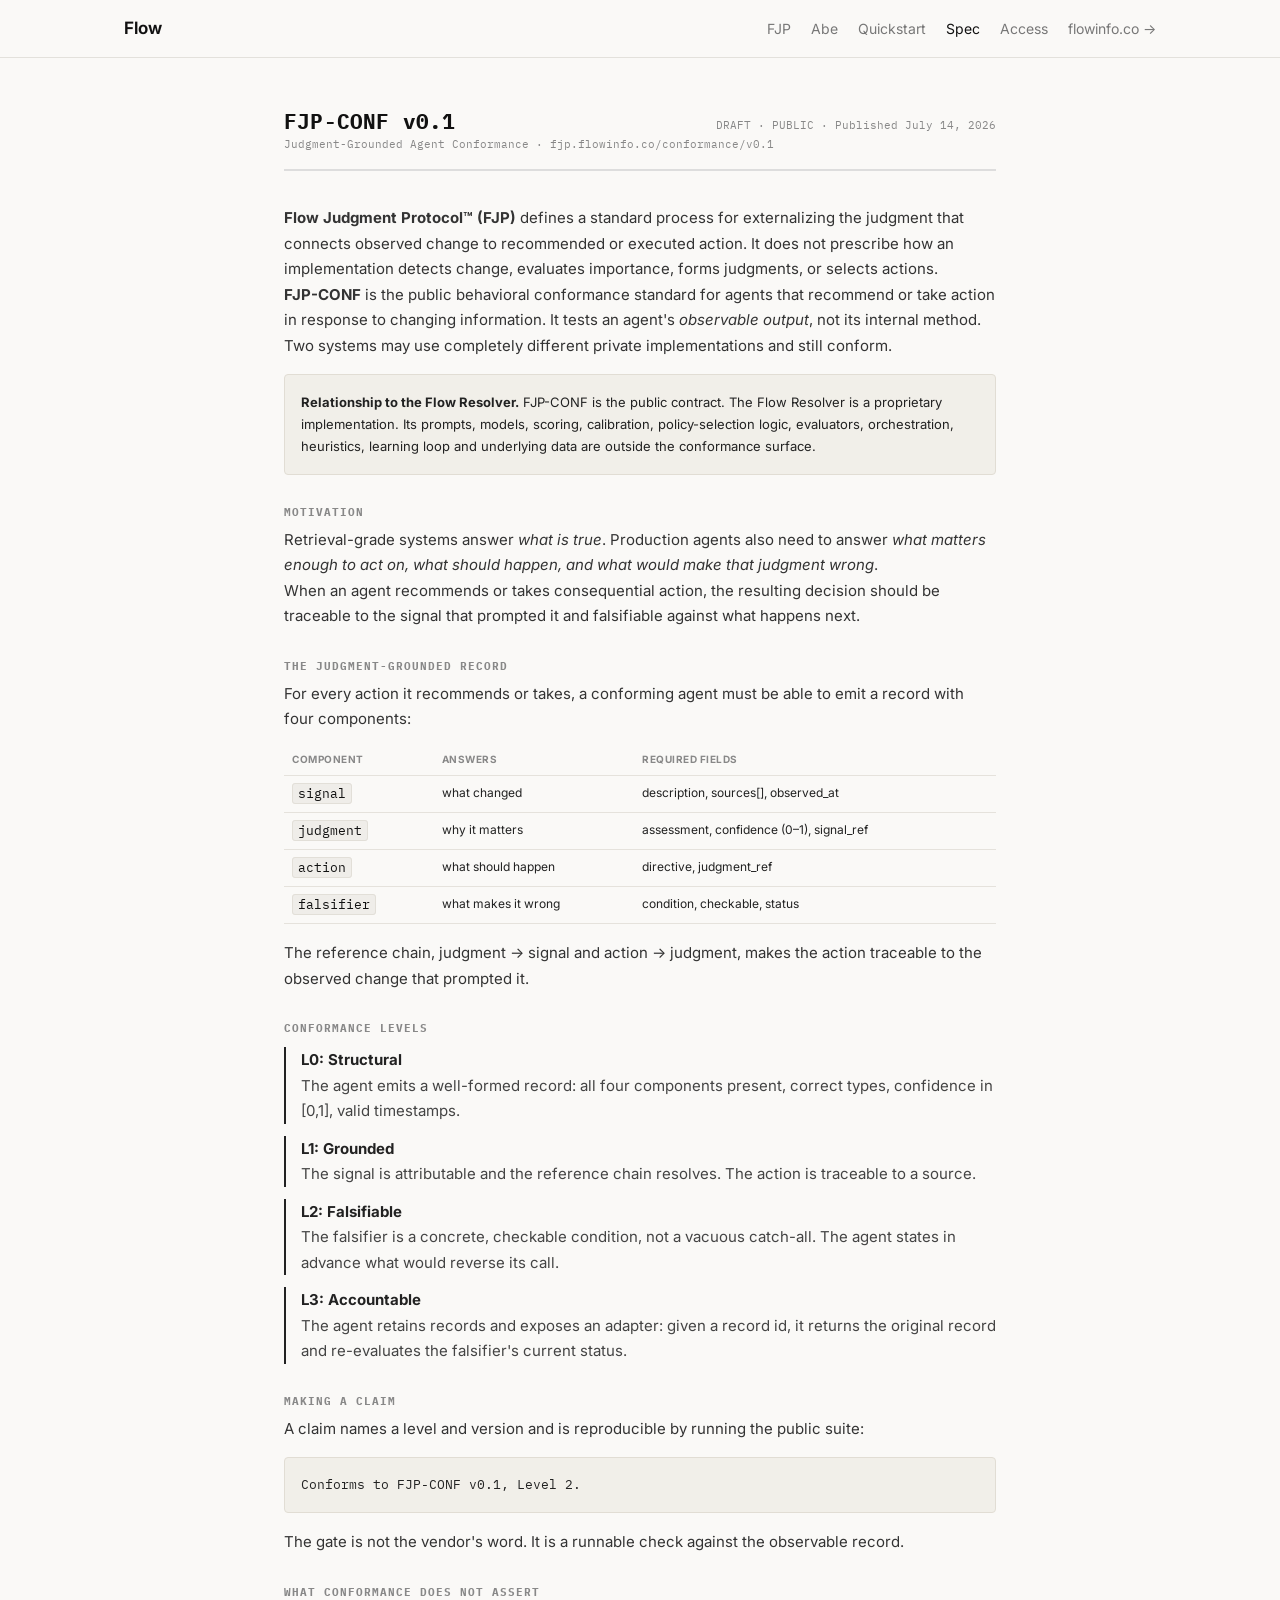
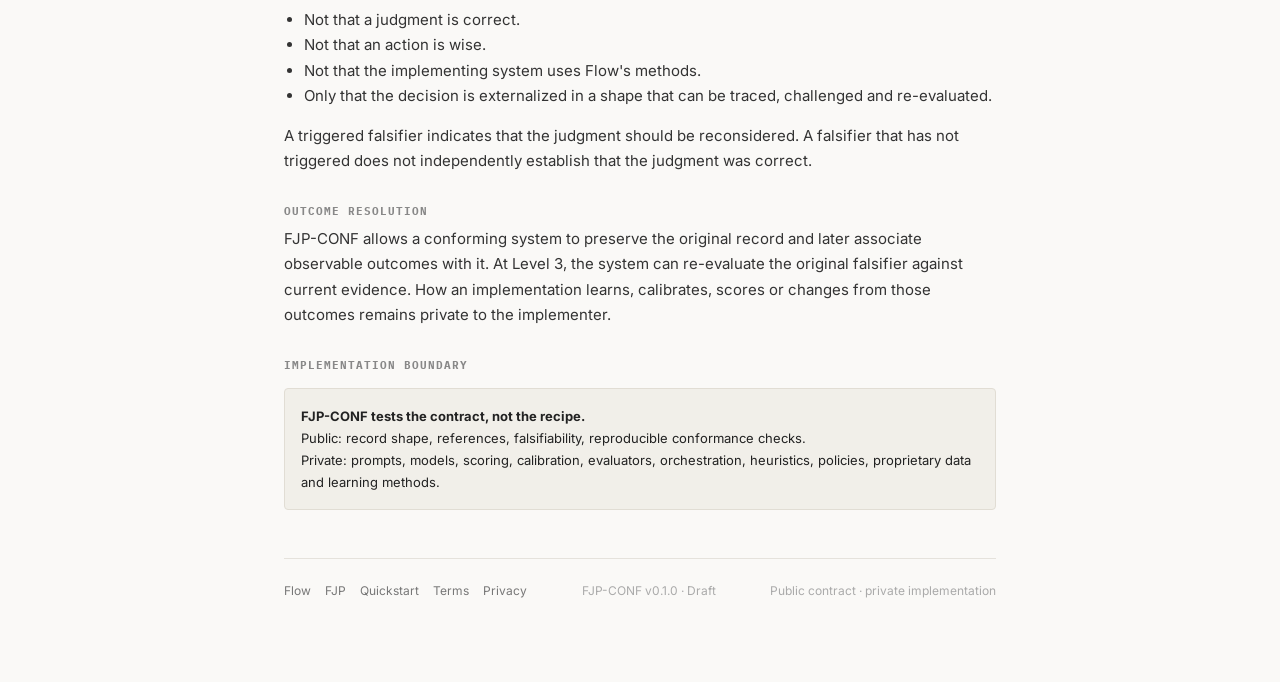
==== commit 97aedcf0: "Add files via upload" ====
--- a/web/index.html
+++ b/web/index.html
@@ -20,7 +20,7 @@
 .specwrap{max-width:760px;margin:0 auto;padding:52px 24px 80px}.specwrap header{border-bottom:2px solid #ddd;padding-bottom:16px;margin-bottom:34px}.specwrap h1{font-family:var(--mono);font-size:21px;letter-spacing:.2px;color:#111}.specpage{background:#faf9f7;color:#222}.specpage .fnav{background:#faf9f7;border-color:#e3e1dc}.specpage .brand,.specpage .navlinks a.on{color:#111}.specpage .navlinks a{color:#777}.specpage .navlinks a:hover{color:#111}.specpage h2{font-family:var(--mono);font-size:11px;letter-spacing:1px;text-transform:uppercase;color:#888;margin:30px 0 8px}.specpage p,.specpage li{color:#333}.specpage code{background:#efede9;border-color:#e2dfd8;color:#111}.spec-meta{font-size:11px;color:#888;font-family:var(--mono)}.spec-table{width:100%;border-collapse:collapse;margin:12px 0 16px;font-size:12px}.spec-table th,.spec-table td{text-align:left;vertical-align:top;padding:7px 8px;border-bottom:1px solid #e5e2dc}.spec-table th{text-transform:uppercase;letter-spacing:.5px;color:#888;font-size:10px}.lvl{border-left:2px solid #222;padding-left:15px;margin:12px 0;color:#444}.lvl b{display:block;color:#222}.spec-callout{background:#f1efe9;border:1px solid #e1ddd4;border-radius:4px;padding:16px;margin:16px 0;font-size:13px}.specpage .footer{border-color:#e5e2dc;color:#aaa}.specpage .footer a{color:#777}
 @media(max-width:760px){.container{padding-top:52px}h1{font-size:38px}.lede{font-size:18px}.proof-strip,.case-grid,.two,.postures{grid-template-columns:1fr}.agent-map{grid-template-columns:1fr}.agent-map .arrow{transform:rotate(90deg)}.navlinks{overflow-x:auto;gap:14px}.navlinks a.home{display:none}.case-facts{grid-template-columns:1fr 1fr}.loop{grid-template-columns:1fr}.loop .arrow{transform:rotate(90deg)}.loopbox{min-width:0}.record-row{grid-template-columns:1fr}.specwrap{padding-top:34px}}
 </style></head><body class="specpage">
-<nav class="fnav" aria-label="Site"><div class="fnav-in"><a class="brand" href="https://flowinfo.co/">Flow</a><div class="navlinks"><a href="/">FJP</a><a href="/quickstart">Quickstart</a><a class="on" href="/conformance/v0.1/">Spec</a><a href="/#access">Access</a><a class="home" href="https://flowinfo.co/">flowinfo.co →</a></div></div></nav><div class="specwrap"><header><div style="display:flex;justify-content:space-between;gap:12px;align-items:baseline;flex-wrap:wrap"><h1>FJP-CONF v0.1</h1><span class="spec-meta">DRAFT · PUBLIC · Published July 14, 2026</span></div><div class="spec-meta">Judgment-Grounded Agent Conformance · fjp.flowinfo.co/conformance/v0.1</div></header>
+<nav class="fnav" aria-label="Site"><div class="fnav-in"><a class="brand" href="https://flowinfo.co/">Flow</a><div class="navlinks"><a href="/">FJP</a><a href="/abe">Abe</a><a href="/quickstart">Quickstart</a><a class="on" href="/conformance/v0.1/">Spec</a><a href="/#access">Access</a><a class="home" href="https://flowinfo.co/">flowinfo.co →</a></div></div></nav><div class="specwrap"><header><div style="display:flex;justify-content:space-between;gap:12px;align-items:baseline;flex-wrap:wrap"><h1>FJP-CONF v0.1</h1><span class="spec-meta">DRAFT · PUBLIC · Published July 14, 2026</span></div><div class="spec-meta">Judgment-Grounded Agent Conformance · fjp.flowinfo.co/conformance/v0.1</div></header>
 <p><strong>Flow Judgment Protocol™ (FJP)</strong> defines a standard process for externalizing the judgment that connects observed change to recommended or executed action. It does not prescribe how an implementation detects change, evaluates importance, forms judgments, or selects actions.</p>
 <p><strong>FJP-CONF</strong> is the public behavioral conformance standard for agents that recommend or take action in response to changing information. It tests an agent's <em>observable output</em>, not its internal method. Two systems may use completely different private implementations and still conform.</p>
 <div class="spec-callout"><strong>Relationship to the Flow Resolver.</strong> FJP-CONF is the public contract. The Flow Resolver is a proprietary implementation. Its prompts, models, scoring, calibration, policy-selection logic, evaluators, orchestration, heuristics, learning loop and underlying data are outside the conformance surface.</div>
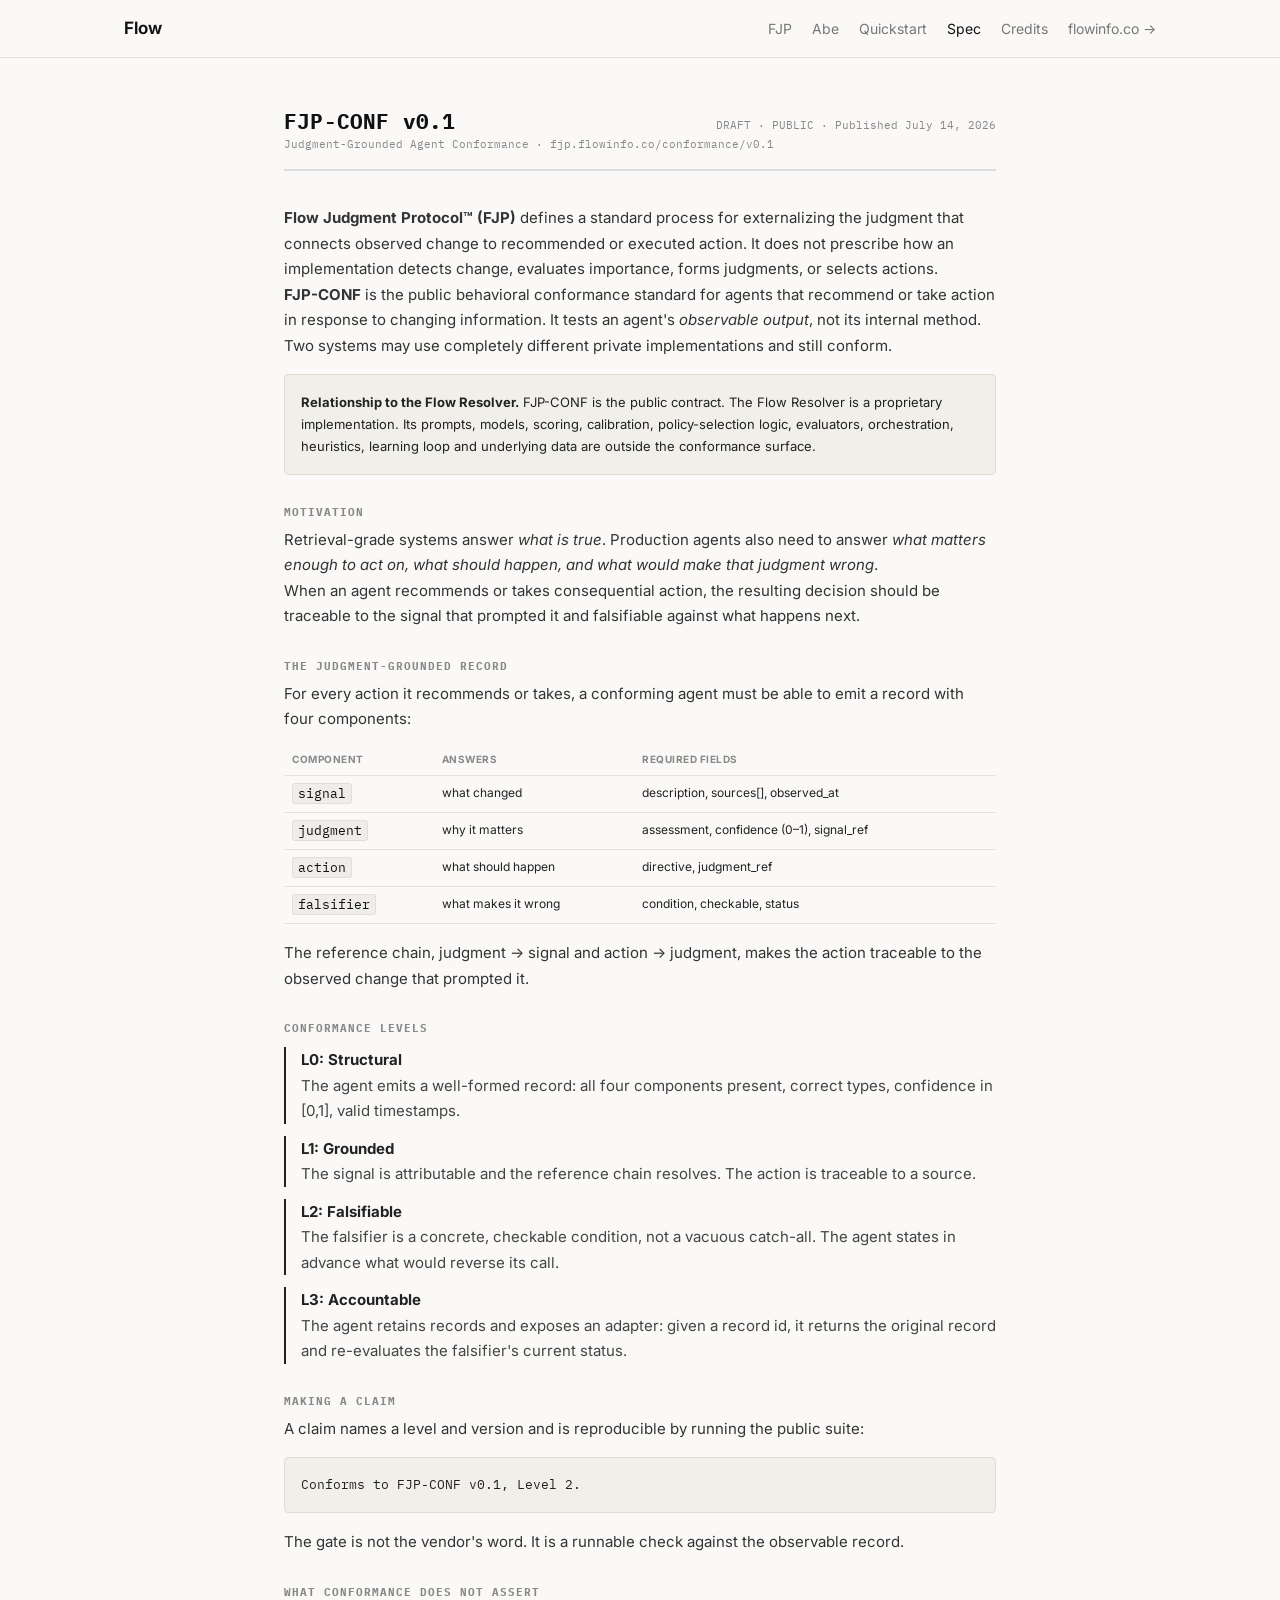
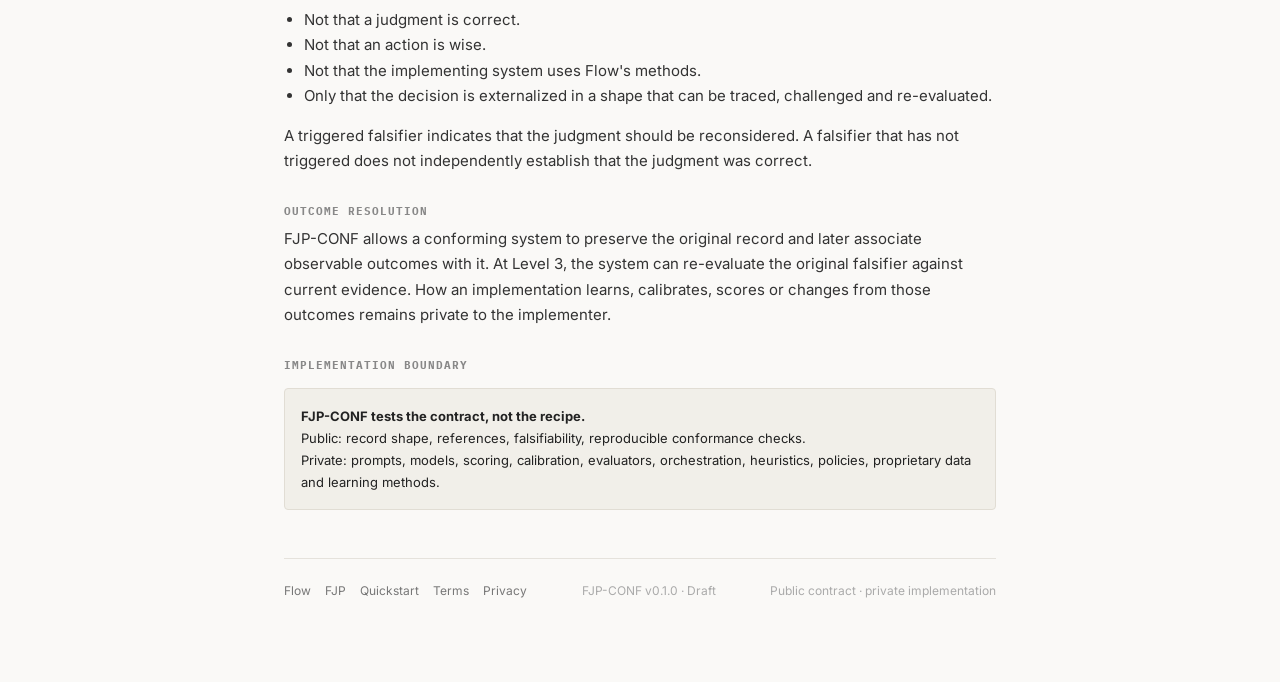
==== commit 7b351a1a: "Add files via upload" ====
--- a/web/index.html
+++ b/web/index.html
@@ -20,7 +20,7 @@
 .specwrap{max-width:760px;margin:0 auto;padding:52px 24px 80px}.specwrap header{border-bottom:2px solid #ddd;padding-bottom:16px;margin-bottom:34px}.specwrap h1{font-family:var(--mono);font-size:21px;letter-spacing:.2px;color:#111}.specpage{background:#faf9f7;color:#222}.specpage .fnav{background:#faf9f7;border-color:#e3e1dc}.specpage .brand,.specpage .navlinks a.on{color:#111}.specpage .navlinks a{color:#777}.specpage .navlinks a:hover{color:#111}.specpage h2{font-family:var(--mono);font-size:11px;letter-spacing:1px;text-transform:uppercase;color:#888;margin:30px 0 8px}.specpage p,.specpage li{color:#333}.specpage code{background:#efede9;border-color:#e2dfd8;color:#111}.spec-meta{font-size:11px;color:#888;font-family:var(--mono)}.spec-table{width:100%;border-collapse:collapse;margin:12px 0 16px;font-size:12px}.spec-table th,.spec-table td{text-align:left;vertical-align:top;padding:7px 8px;border-bottom:1px solid #e5e2dc}.spec-table th{text-transform:uppercase;letter-spacing:.5px;color:#888;font-size:10px}.lvl{border-left:2px solid #222;padding-left:15px;margin:12px 0;color:#444}.lvl b{display:block;color:#222}.spec-callout{background:#f1efe9;border:1px solid #e1ddd4;border-radius:4px;padding:16px;margin:16px 0;font-size:13px}.specpage .footer{border-color:#e5e2dc;color:#aaa}.specpage .footer a{color:#777}
 @media(max-width:760px){.container{padding-top:52px}h1{font-size:38px}.lede{font-size:18px}.proof-strip,.case-grid,.two,.postures{grid-template-columns:1fr}.agent-map{grid-template-columns:1fr}.agent-map .arrow{transform:rotate(90deg)}.navlinks{overflow-x:auto;gap:14px}.navlinks a.home{display:none}.case-facts{grid-template-columns:1fr 1fr}.loop{grid-template-columns:1fr}.loop .arrow{transform:rotate(90deg)}.loopbox{min-width:0}.record-row{grid-template-columns:1fr}.specwrap{padding-top:34px}}
 </style></head><body class="specpage">
-<nav class="fnav" aria-label="Site"><div class="fnav-in"><a class="brand" href="https://flowinfo.co/">Flow</a><div class="navlinks"><a href="/">FJP</a><a href="/abe">Abe</a><a href="/quickstart">Quickstart</a><a class="on" href="/conformance/v0.1/">Spec</a><a href="/#access">Access</a><a class="home" href="https://flowinfo.co/">flowinfo.co →</a></div></div></nav><div class="specwrap"><header><div style="display:flex;justify-content:space-between;gap:12px;align-items:baseline;flex-wrap:wrap"><h1>FJP-CONF v0.1</h1><span class="spec-meta">DRAFT · PUBLIC · Published July 14, 2026</span></div><div class="spec-meta">Judgment-Grounded Agent Conformance · fjp.flowinfo.co/conformance/v0.1</div></header>
+<nav class="fnav" aria-label="Site"><div class="fnav-in"><a class="brand" href="https://flowinfo.co/">Flow</a><div class="navlinks"><a href="/">FJP</a><a href="/abe">Abe</a><a href="/quickstart">Quickstart</a><a class="on" href="/conformance/v0.1/">Spec</a><a href="/credits">Credits</a><a class="home" href="https://flowinfo.co/">flowinfo.co →</a></div></div></nav><div class="specwrap"><header><div style="display:flex;justify-content:space-between;gap:12px;align-items:baseline;flex-wrap:wrap"><h1>FJP-CONF v0.1</h1><span class="spec-meta">DRAFT · PUBLIC · Published July 14, 2026</span></div><div class="spec-meta">Judgment-Grounded Agent Conformance · fjp.flowinfo.co/conformance/v0.1</div></header>
 <p><strong>Flow Judgment Protocol™ (FJP)</strong> defines a standard process for externalizing the judgment that connects observed change to recommended or executed action. It does not prescribe how an implementation detects change, evaluates importance, forms judgments, or selects actions.</p>
 <p><strong>FJP-CONF</strong> is the public behavioral conformance standard for agents that recommend or take action in response to changing information. It tests an agent's <em>observable output</em>, not its internal method. Two systems may use completely different private implementations and still conform.</p>
 <div class="spec-callout"><strong>Relationship to the Flow Resolver.</strong> FJP-CONF is the public contract. The Flow Resolver is a proprietary implementation. Its prompts, models, scoring, calibration, policy-selection logic, evaluators, orchestration, heuristics, learning loop and underlying data are outside the conformance surface.</div>
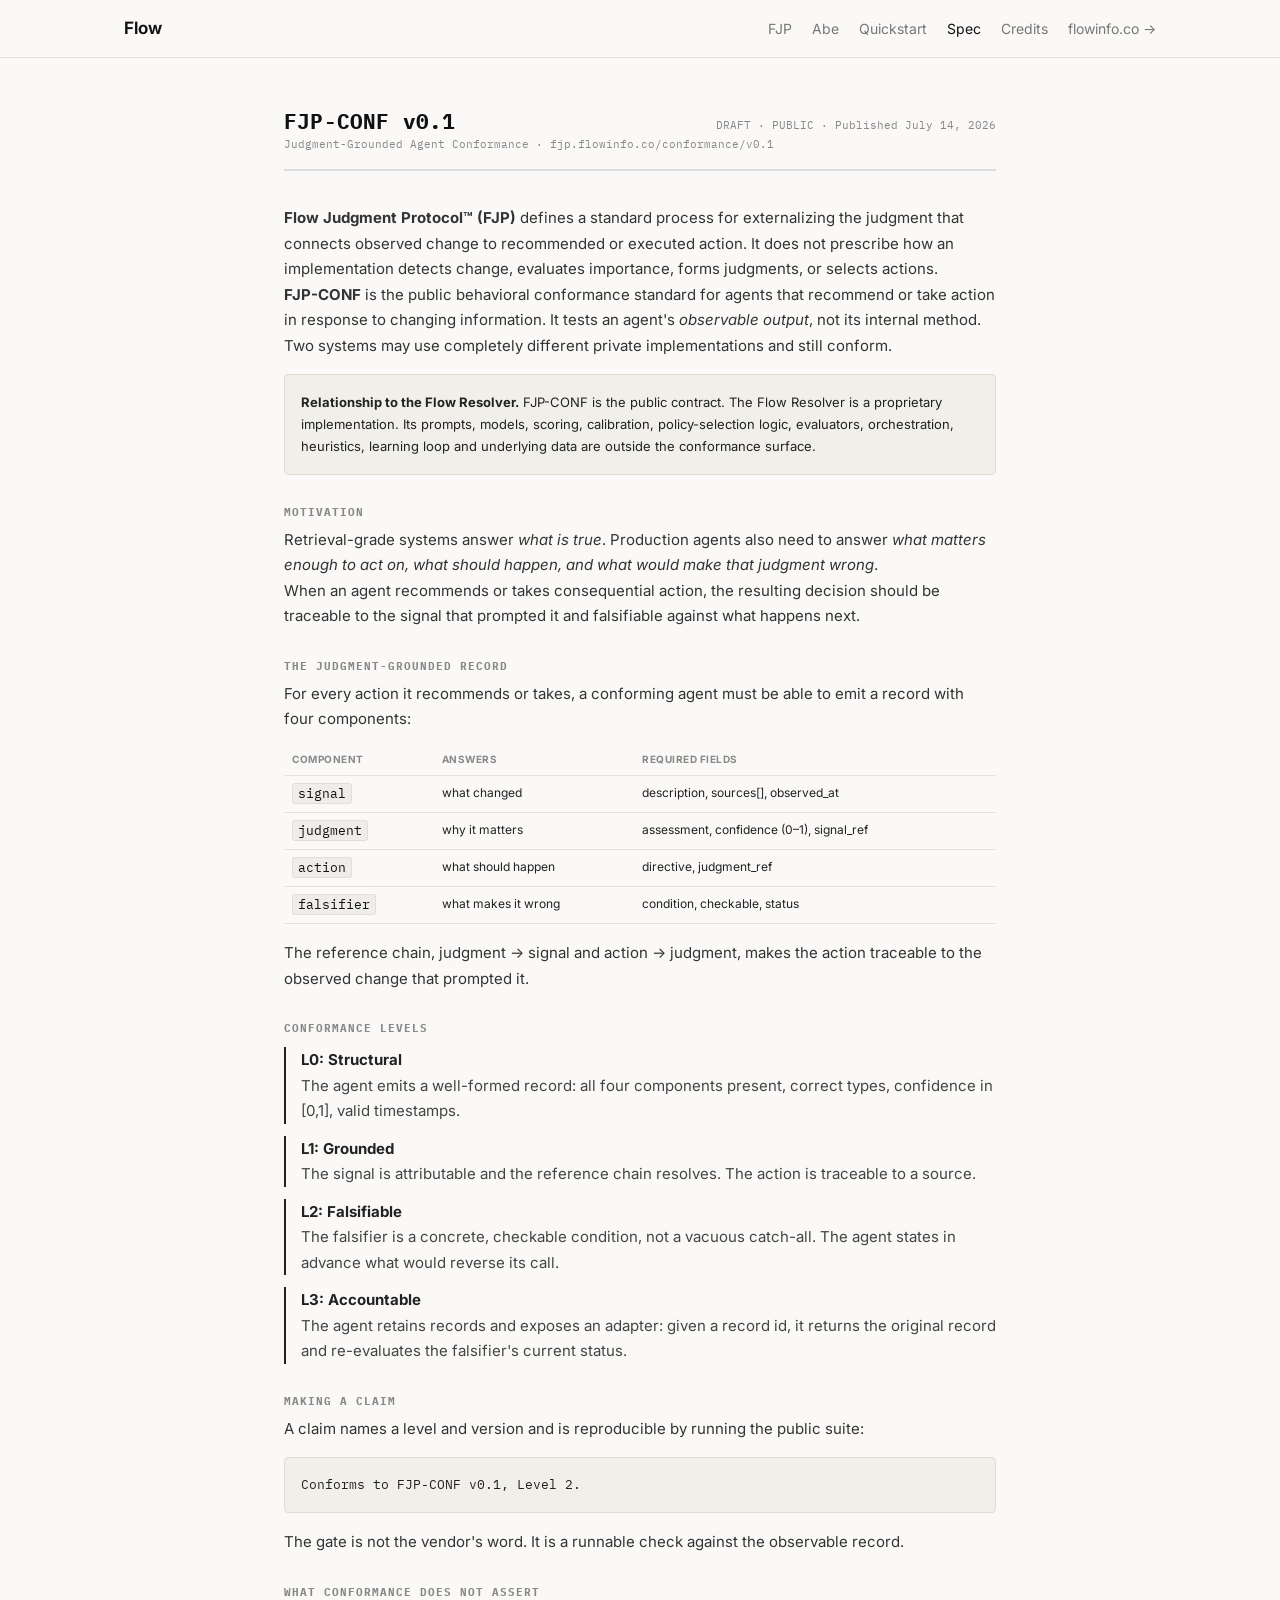
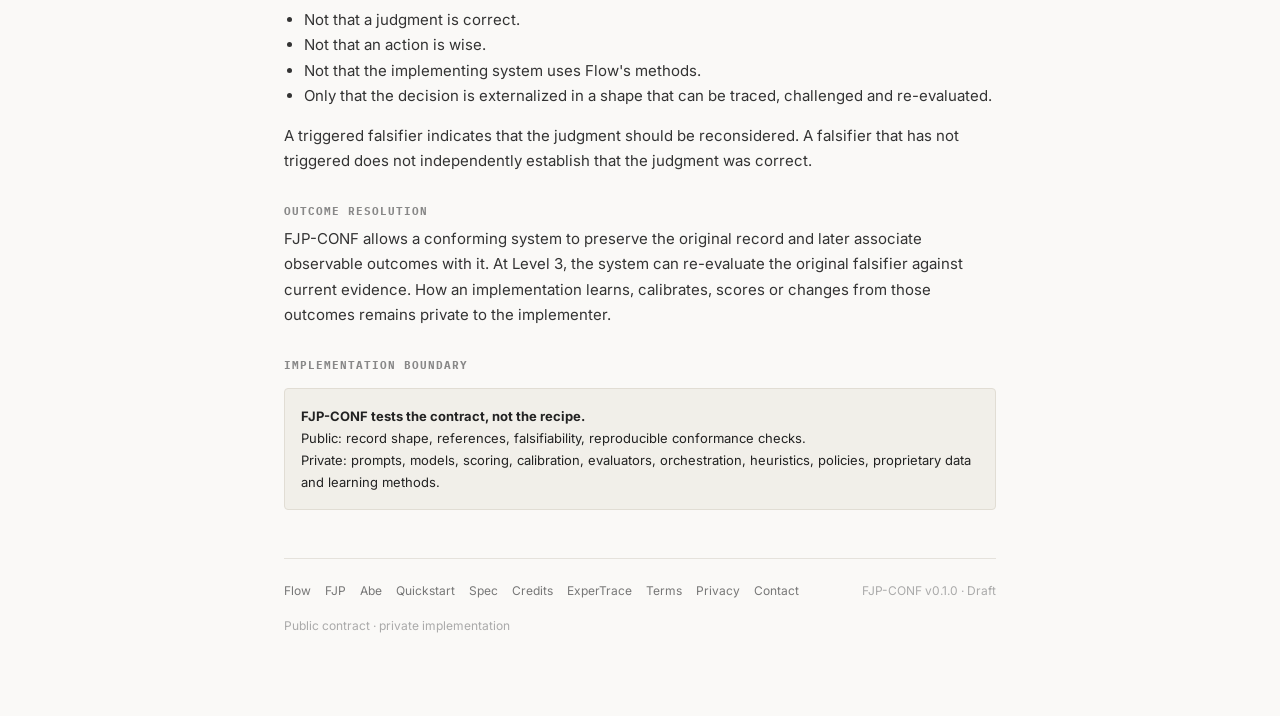
==== commit 2d12c3e0: "Add files via upload" ====
--- a/web/index.html
+++ b/web/index.html
@@ -32,5 +32,5 @@
 <h2>What Conformance Does Not Assert</h2><ul style="margin:8px 0 14px;padding-left:20px"><li>Not that a judgment is correct.</li><li>Not that an action is wise.</li><li>Not that the implementing system uses Flow's methods.</li><li>Only that the decision is externalized in a shape that can be traced, challenged and re-evaluated.</li></ul><p>A triggered falsifier indicates that the judgment should be reconsidered. A falsifier that has not triggered does not independently establish that the judgment was correct.</p>
 <h2>Outcome Resolution</h2><p>FJP-CONF allows a conforming system to preserve the original record and later associate observable outcomes with it. At Level 3, the system can re-evaluate the original falsifier against current evidence. How an implementation learns, calibrates, scores or changes from those outcomes remains private to the implementer.</p>
 <h2>Implementation Boundary</h2><div class="spec-callout"><strong>FJP-CONF tests the contract, not the recipe.</strong><br>Public: record shape, references, falsifiability, reproducible conformance checks.<br>Private: prompts, models, scoring, calibration, evaluators, orchestration, heuristics, policies, proprietary data and learning methods.</div>
-<footer class="footer"><div class="footer-links"><a href="https://flowinfo.co/">Flow</a><a href="/">FJP</a><a href="/quickstart">Quickstart</a><a href="https://flowinfo.co/terms">Terms</a><a href="https://flowinfo.co/privacy">Privacy</a></div><span>FJP-CONF v0.1.0 · Draft</span><span>Public contract · private implementation</span></footer>
+<footer class="footer"><div class="footer-links"><a href="https://flowinfo.co/">Flow</a><a href="/">FJP</a><a href="/abe">Abe</a><a href="/quickstart">Quickstart</a><a href="/conformance/v0.1/">Spec</a><a href="/credits">Credits</a><a href="https://flowinfo.co/expertrace">ExperTrace</a><a href="https://flowinfo.co/terms">Terms</a><a href="https://flowinfo.co/privacy">Privacy</a><a href="mailto:hello@flowinfo.co">Contact</a></div><span>FJP-CONF v0.1.0 · Draft</span><span>Public contract · private implementation</span></footer>
 </div></body></html>
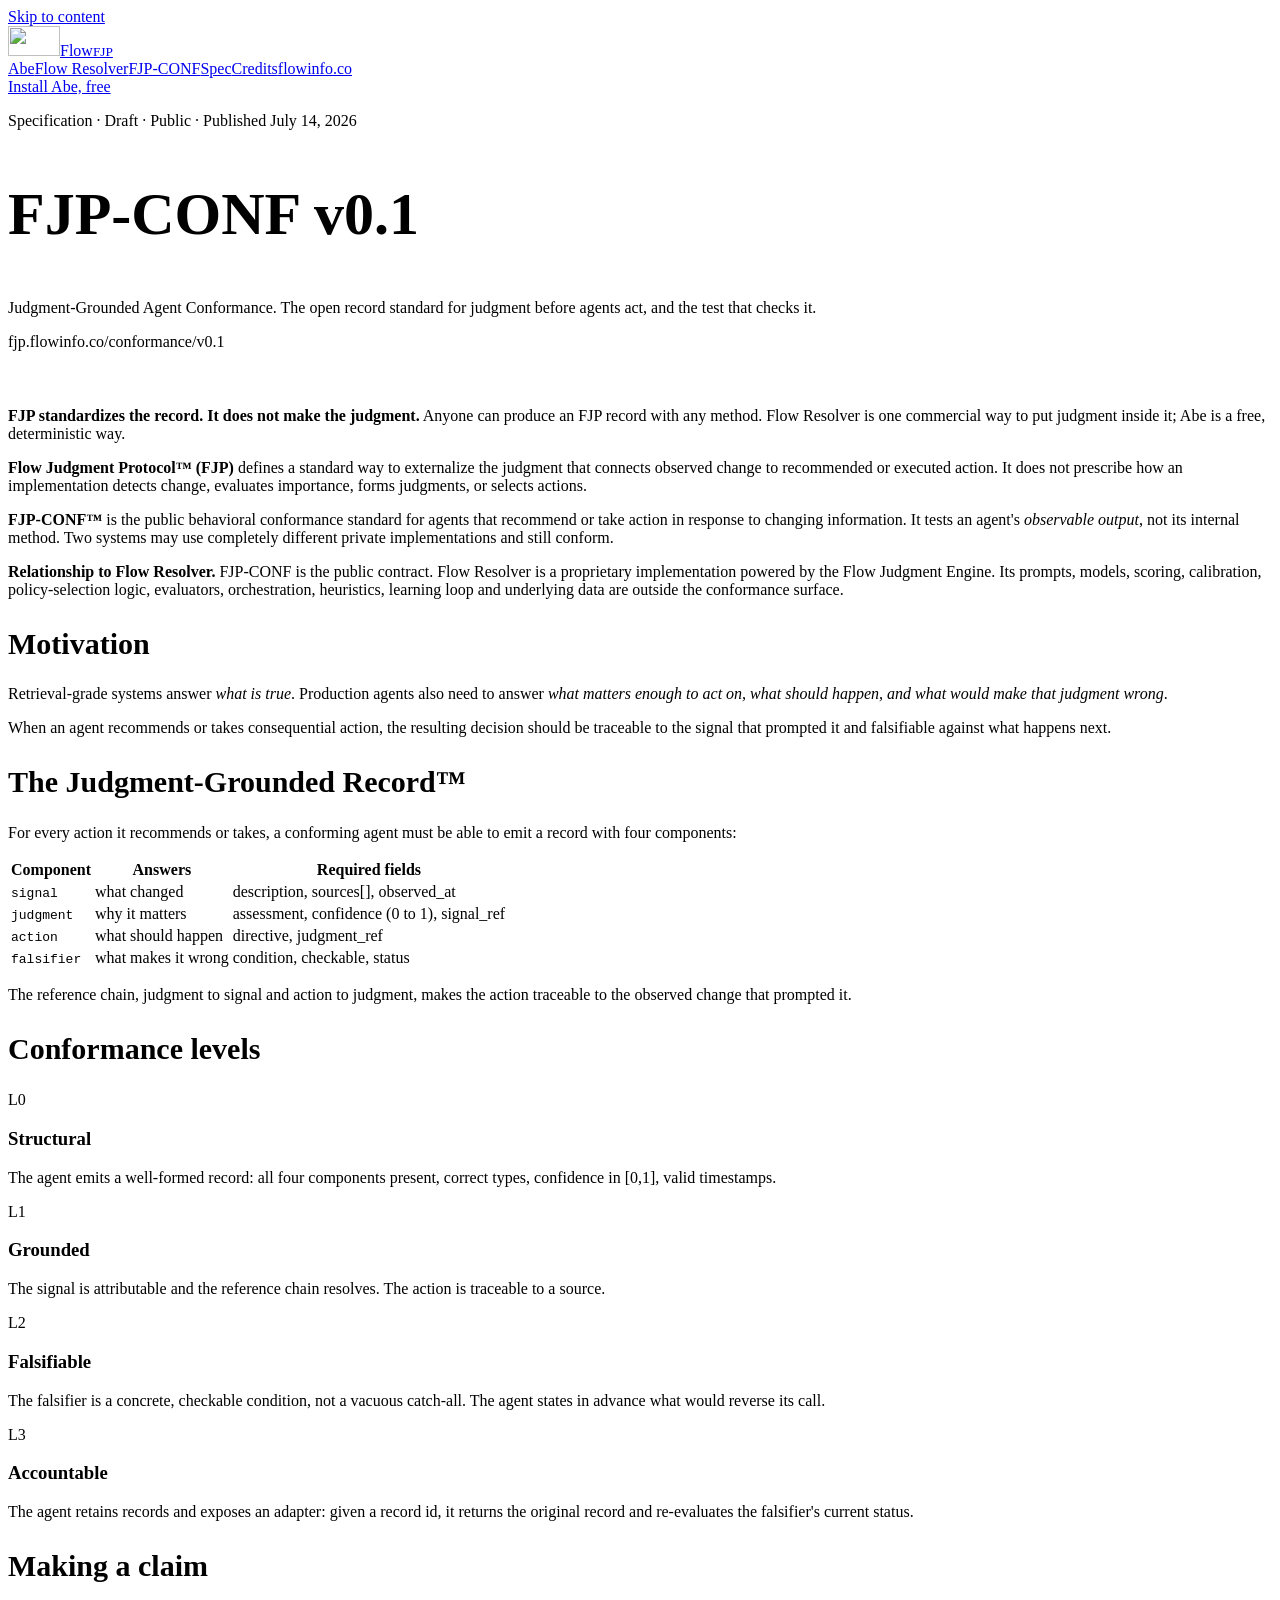
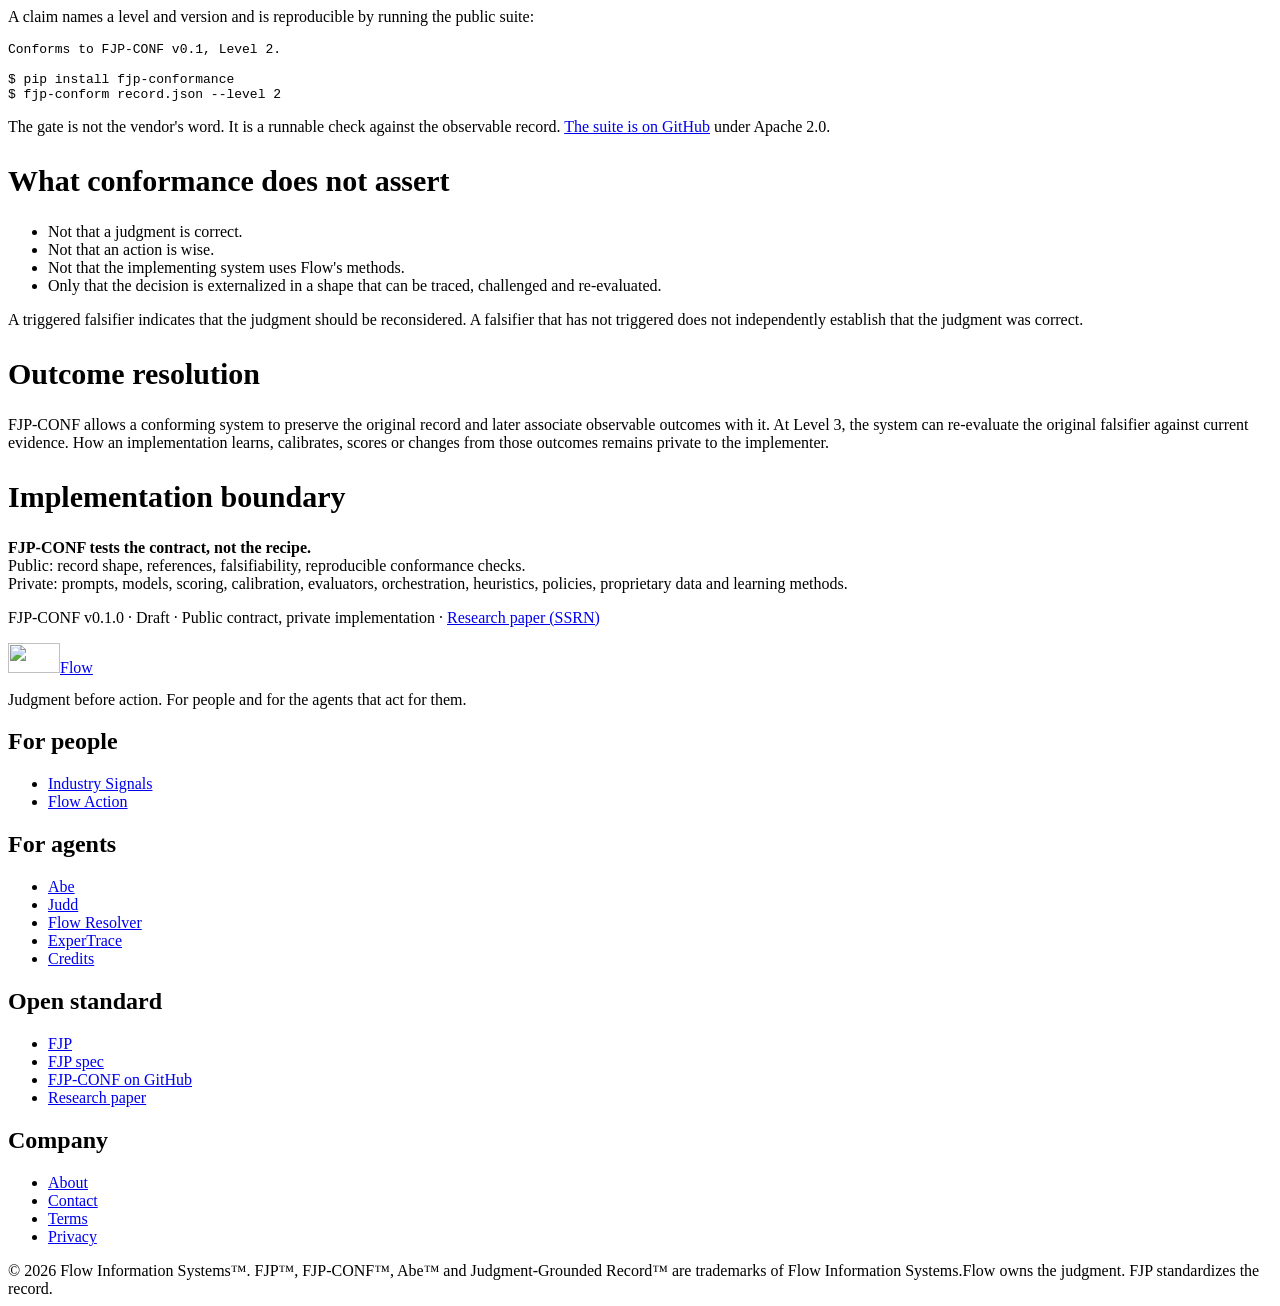
==== commit f121f385: "Add files via upload" ====
--- a/web/index.html
+++ b/web/index.html
@@ -1,36 +1,98 @@
-<!DOCTYPE html><html lang="en"><head><meta charset="utf-8"><meta name="viewport" content="width=device-width, initial-scale=1"><title>FJP-CONF v0.1 | Judgment-Grounded Agent Conformance</title><meta name="description" content="Public behavioral conformance for agents that recommend or take consequential action. Tests observable judgment records, not private implementation."><link rel="preconnect" href="https://fonts.googleapis.com"><link href="https://fonts.googleapis.com/css2?family=IBM+Plex+Mono:wght@400;500;600&family=Inter:wght@400;500;600&display=swap" rel="stylesheet"><style>
-*,*::before,*::after{box-sizing:border-box;margin:0;padding:0}
-:root{--bg:#0b0b0b;--surface:#131313;--surface2:#101010;--border:#252525;--border2:#343434;--text:#d7d7d7;--muted:#999;--dim:#707070;--white:#fff;--green:#22c55e;--green2:#16a34a;--green-dim:rgba(34,197,94,.10);--amber:#f59e0b;--red:#ef4444;--mono:'IBM Plex Mono','Menlo','Consolas',monospace;--sans:'Inter',-apple-system,BlinkMacSystemFont,'Segoe UI',sans-serif}
-html{scroll-behavior:smooth}body{background:var(--bg);color:var(--text);font-family:var(--sans);font-size:15px;line-height:1.7;-webkit-font-smoothing:antialiased}
-a{color:var(--green);text-decoration:none}a:hover{text-decoration:underline}
-.fnav{position:sticky;top:0;z-index:100;background:rgba(11,11,11,.96);border-bottom:1px solid var(--border);backdrop-filter:blur(8px)}
-.fnav-in{max-width:1080px;margin:0 auto;padding:14px 24px;display:flex;justify-content:space-between;align-items:center;gap:18px}.brand{color:#fff;text-decoration:none;font-weight:650;font-size:17px}.navlinks{display:flex;gap:20px;align-items:center;white-space:nowrap}.navlinks a{color:var(--muted);text-decoration:none;font-size:14px}.navlinks a:hover,.navlinks a.on{color:#fff}.navlinks a.home{color:var(--green)}
-.container{max-width:900px;margin:0 auto;padding:72px 24px 92px}.hero{margin-bottom:64px}.eyebrow{font-family:var(--mono);color:var(--green);font-size:12px;font-weight:600;letter-spacing:1.7px;text-transform:uppercase;margin-bottom:16px}h1{color:#fff;font-size:48px;line-height:1.08;letter-spacing:-1.35px;font-weight:650;max-width:860px}h2{color:#fff;font-size:26px;line-height:1.28;font-weight:620;margin-bottom:12px}h3{color:#fff;font-size:17px;line-height:1.4;font-weight:600;margin-bottom:7px}.lede{color:var(--muted);font-size:20px;line-height:1.55;max-width:800px;margin-top:18px}.hero-actions{display:flex;gap:12px;flex-wrap:wrap;margin-top:26px}.btn{display:inline-block;font-family:var(--mono);font-size:13px;font-weight:600;padding:11px 18px;border-radius:5px;text-decoration:none}.btn.primary{background:var(--green);color:#071008}.btn.secondary{border:1px solid var(--border2);color:#ddd}.btn:hover{opacity:.88;text-decoration:none}
-.section{padding:46px 0;border-top:1px solid var(--border)}.section-intro{color:var(--muted);font-size:16px;max-width:780px;margin-bottom:22px}.small{color:var(--muted);font-size:13px}.mono{font-family:var(--mono)}.strong{color:#fff;font-weight:600}
-.proof-strip{display:grid;grid-template-columns:repeat(3,1fr);gap:12px;margin:28px 0 14px}.metric{background:var(--surface);border:1px solid var(--border);border-radius:8px;padding:20px}.metric .n{font-family:var(--mono);font-size:23px;line-height:1.15;color:#fff;font-weight:600;margin-bottom:7px}.metric .l{font-size:13px;color:var(--muted);line-height:1.5}
-.loop{display:grid;grid-template-columns:repeat(7,auto);gap:9px;align-items:center;margin:26px 0;overflow-x:auto;padding-bottom:5px}.loopbox{min-width:122px;background:var(--surface);border:1px solid var(--border);border-radius:7px;padding:16px 14px}.loopbox b{display:block;color:#fff;font-size:13px;margin-bottom:3px}.loopbox span{display:block;color:var(--muted);font-size:12px;line-height:1.4}.loopbox.hot{border-color:rgba(34,197,94,.5);background:var(--green-dim)}.arrow{font-family:var(--mono);color:var(--dim);text-align:center}.loop-return{font-family:var(--mono);font-size:12px;color:var(--green);margin-top:8px}
-.callout{padding:22px 24px;border:1px solid rgba(34,197,94,.27);background:var(--green-dim);border-radius:8px;margin:20px 0}.callout strong{color:#fff}.quote{font-size:20px;line-height:1.55;color:#fff;margin:8px 0 4px;font-weight:500}
-.case-grid{display:grid;grid-template-columns:1fr 1fr;gap:14px;margin:24px 0}.case{background:var(--surface);border:1px solid var(--border);border-radius:8px;overflow:hidden}.case-head{padding:20px 22px;border-bottom:1px solid var(--border)}.case-tag{font-family:var(--mono);font-size:11px;letter-spacing:1.2px;text-transform:uppercase;color:var(--green);margin-bottom:8px}.case-body{padding:22px}.case-body p{color:var(--muted);font-size:14px;margin-bottom:13px}.case-facts{display:grid;grid-template-columns:1fr 1fr;gap:8px;margin:18px 0}.fact{background:var(--surface2);border:1px solid var(--border);border-radius:6px;padding:12px}.fact b{display:block;color:#fff;font-family:var(--mono);font-size:16px;margin-bottom:2px}.fact span{font-size:11px;color:var(--muted);line-height:1.4;display:block}.case-verdict{border-top:1px solid var(--border);padding-top:16px;margin-top:16px}.case-verdict b{font-family:var(--mono);font-size:12px;color:var(--green);letter-spacing:.8px}.case-verdict p{margin-top:5px;margin-bottom:0;color:#ddd}
-.agent-map{display:grid;grid-template-columns:1fr auto 1.1fr auto 1fr;gap:10px;align-items:stretch;margin:20px 0}.agentbox{background:var(--surface);border:1px solid var(--border);border-radius:7px;padding:18px}.agentbox.hot{background:var(--green-dim);border-color:rgba(34,197,94,.45)}.agentbox b{display:block;color:#fff;margin-bottom:5px}.agentbox span{color:var(--muted);font-size:13px;line-height:1.5}.postures{display:grid;grid-template-columns:repeat(3,1fr);gap:12px;margin:20px 0}.posture{background:var(--surface);border:1px solid var(--border);border-radius:7px;padding:16px}.posture b{font-family:var(--mono);display:block;margin-bottom:5px}.posture p{font-size:13px;color:var(--muted);margin:0}.posture.go b{color:var(--green)}.posture.hold b{color:var(--amber)}.posture.esc b{color:#fff}
-.code{background:var(--surface2);border:1px solid var(--border);border-radius:7px;padding:18px 20px;font-family:var(--mono);font-size:13px;line-height:1.8;overflow-x:auto;white-space:pre;color:#d8d8d8;margin:16px 0}code{font-family:var(--mono);color:var(--green);background:var(--surface);border:1px solid var(--border);padding:1px 5px;border-radius:3px;font-size:13px}
-.two{display:grid;grid-template-columns:1fr 1fr;gap:12px;margin:20px 0}.card{background:var(--surface);border:1px solid var(--border);border-radius:8px;padding:20px}.card p{font-size:14px;color:var(--muted);margin:0}.tag{font-family:var(--mono);font-size:11px;text-transform:uppercase;letter-spacing:1.2px;color:var(--green);margin-bottom:9px}.clean{list-style:none;display:grid;gap:9px;margin:16px 0}.clean li{color:var(--muted);padding-left:19px;position:relative}.clean li::before{content:'→';position:absolute;left:0;color:var(--green);font-family:var(--mono)}
-.steps{counter-reset:step}.step{padding:34px 0;border-top:1px solid var(--border)}.step-head{display:flex;gap:14px;align-items:baseline;margin-bottom:14px}.step-num{font-family:var(--mono);font-size:12px;color:var(--green);min-width:28px}.step-title{font-size:21px;color:#fff;font-weight:600}.note{background:var(--green-dim);border:1px solid rgba(34,197,94,.25);border-radius:7px;padding:16px 18px;margin:16px 0;color:#ddd;font-size:14px}.note strong{color:#fff}
-.record{background:var(--surface);border:1px solid var(--border);border-radius:7px;padding:18px 20px;margin:16px 0;font-family:var(--mono);font-size:12px}.record-row{display:grid;grid-template-columns:115px 1fr;gap:12px;padding:4px 0}.record-key{color:var(--green)}.record-val{color:var(--muted)}
-.footer{border-top:1px solid var(--border);margin-top:48px;padding-top:22px;color:var(--dim);font-size:12px;display:flex;justify-content:space-between;gap:14px;flex-wrap:wrap}.footer a{color:var(--muted);text-decoration:none}.footer-links{display:flex;gap:14px;flex-wrap:wrap}
-.specwrap{max-width:760px;margin:0 auto;padding:52px 24px 80px}.specwrap header{border-bottom:2px solid #ddd;padding-bottom:16px;margin-bottom:34px}.specwrap h1{font-family:var(--mono);font-size:21px;letter-spacing:.2px;color:#111}.specpage{background:#faf9f7;color:#222}.specpage .fnav{background:#faf9f7;border-color:#e3e1dc}.specpage .brand,.specpage .navlinks a.on{color:#111}.specpage .navlinks a{color:#777}.specpage .navlinks a:hover{color:#111}.specpage h2{font-family:var(--mono);font-size:11px;letter-spacing:1px;text-transform:uppercase;color:#888;margin:30px 0 8px}.specpage p,.specpage li{color:#333}.specpage code{background:#efede9;border-color:#e2dfd8;color:#111}.spec-meta{font-size:11px;color:#888;font-family:var(--mono)}.spec-table{width:100%;border-collapse:collapse;margin:12px 0 16px;font-size:12px}.spec-table th,.spec-table td{text-align:left;vertical-align:top;padding:7px 8px;border-bottom:1px solid #e5e2dc}.spec-table th{text-transform:uppercase;letter-spacing:.5px;color:#888;font-size:10px}.lvl{border-left:2px solid #222;padding-left:15px;margin:12px 0;color:#444}.lvl b{display:block;color:#222}.spec-callout{background:#f1efe9;border:1px solid #e1ddd4;border-radius:4px;padding:16px;margin:16px 0;font-size:13px}.specpage .footer{border-color:#e5e2dc;color:#aaa}.specpage .footer a{color:#777}
-@media(max-width:760px){.container{padding-top:52px}h1{font-size:38px}.lede{font-size:18px}.proof-strip,.case-grid,.two,.postures{grid-template-columns:1fr}.agent-map{grid-template-columns:1fr}.agent-map .arrow{transform:rotate(90deg)}.navlinks{overflow-x:auto;gap:14px}.navlinks a.home{display:none}.case-facts{grid-template-columns:1fr 1fr}.loop{grid-template-columns:1fr}.loop .arrow{transform:rotate(90deg)}.loopbox{min-width:0}.record-row{grid-template-columns:1fr}.specwrap{padding-top:34px}}
-</style></head><body class="specpage">
-<nav class="fnav" aria-label="Site"><div class="fnav-in"><a class="brand" href="https://flowinfo.co/">Flow</a><div class="navlinks"><a href="/">FJP</a><a href="/abe">Abe</a><a href="/quickstart">Quickstart</a><a class="on" href="/conformance/v0.1/">Spec</a><a href="/credits">Credits</a><a class="home" href="https://flowinfo.co/">flowinfo.co →</a></div></div></nav><div class="specwrap"><header><div style="display:flex;justify-content:space-between;gap:12px;align-items:baseline;flex-wrap:wrap"><h1>FJP-CONF v0.1</h1><span class="spec-meta">DRAFT · PUBLIC · Published July 14, 2026</span></div><div class="spec-meta">Judgment-Grounded Agent Conformance · fjp.flowinfo.co/conformance/v0.1</div></header>
-<p><strong>Flow Judgment Protocol™ (FJP)</strong> defines a standard process for externalizing the judgment that connects observed change to recommended or executed action. It does not prescribe how an implementation detects change, evaluates importance, forms judgments, or selects actions.</p>
-<p><strong>FJP-CONF</strong> is the public behavioral conformance standard for agents that recommend or take action in response to changing information. It tests an agent's <em>observable output</em>, not its internal method. Two systems may use completely different private implementations and still conform.</p>
-<div class="spec-callout"><strong>Relationship to the Flow Resolver.</strong> FJP-CONF is the public contract. The Flow Resolver is a proprietary implementation. Its prompts, models, scoring, calibration, policy-selection logic, evaluators, orchestration, heuristics, learning loop and underlying data are outside the conformance surface.</div>
-<h2>Motivation</h2><p>Retrieval-grade systems answer <em>what is true</em>. Production agents also need to answer <em>what matters enough to act on, what should happen, and what would make that judgment wrong</em>.</p><p>When an agent recommends or takes consequential action, the resulting decision should be traceable to the signal that prompted it and falsifiable against what happens next.</p>
-<h2>The Judgment-Grounded Record</h2><p>For every action it recommends or takes, a conforming agent must be able to emit a record with four components:</p>
-<table class="spec-table"><tr><th>Component</th><th>Answers</th><th>Required fields</th></tr><tr><td><code>signal</code></td><td>what changed</td><td>description, sources[], observed_at</td></tr><tr><td><code>judgment</code></td><td>why it matters</td><td>assessment, confidence (0–1), signal_ref</td></tr><tr><td><code>action</code></td><td>what should happen</td><td>directive, judgment_ref</td></tr><tr><td><code>falsifier</code></td><td>what makes it wrong</td><td>condition, checkable, status</td></tr></table><p>The reference chain, judgment → signal and action → judgment, makes the action traceable to the observed change that prompted it.</p>
-<h2>Conformance Levels</h2><div class="lvl"><b>L0: Structural</b>The agent emits a well-formed record: all four components present, correct types, confidence in [0,1], valid timestamps.</div><div class="lvl"><b>L1: Grounded</b>The signal is attributable and the reference chain resolves. The action is traceable to a source.</div><div class="lvl"><b>L2: Falsifiable</b>The falsifier is a concrete, checkable condition, not a vacuous catch-all. The agent states in advance what would reverse its call.</div><div class="lvl"><b>L3: Accountable</b>The agent retains records and exposes an adapter: given a record id, it returns the original record and re-evaluates the falsifier's current status.</div>
-<h2>Making a Claim</h2><p>A claim names a level and version and is reproducible by running the public suite:</p><div class="spec-callout" style="font-family:var(--mono)">Conforms to FJP-CONF v0.1, Level 2.</div><p>The gate is not the vendor's word. It is a runnable check against the observable record.</p>
-<h2>What Conformance Does Not Assert</h2><ul style="margin:8px 0 14px;padding-left:20px"><li>Not that a judgment is correct.</li><li>Not that an action is wise.</li><li>Not that the implementing system uses Flow's methods.</li><li>Only that the decision is externalized in a shape that can be traced, challenged and re-evaluated.</li></ul><p>A triggered falsifier indicates that the judgment should be reconsidered. A falsifier that has not triggered does not independently establish that the judgment was correct.</p>
-<h2>Outcome Resolution</h2><p>FJP-CONF allows a conforming system to preserve the original record and later associate observable outcomes with it. At Level 3, the system can re-evaluate the original falsifier against current evidence. How an implementation learns, calibrates, scores or changes from those outcomes remains private to the implementer.</p>
-<h2>Implementation Boundary</h2><div class="spec-callout"><strong>FJP-CONF tests the contract, not the recipe.</strong><br>Public: record shape, references, falsifiability, reproducible conformance checks.<br>Private: prompts, models, scoring, calibration, evaluators, orchestration, heuristics, policies, proprietary data and learning methods.</div>
-<footer class="footer"><div class="footer-links"><a href="https://flowinfo.co/">Flow</a><a href="/">FJP</a><a href="/abe">Abe</a><a href="/quickstart">Quickstart</a><a href="/conformance/v0.1/">Spec</a><a href="/credits">Credits</a><a href="https://flowinfo.co/expertrace">ExperTrace</a><a href="https://flowinfo.co/terms">Terms</a><a href="https://flowinfo.co/privacy">Privacy</a><a href="mailto:hello@flowinfo.co">Contact</a></div><span>FJP-CONF v0.1.0 · Draft</span><span>Public contract · private implementation</span></footer>
-</div></body></html>+<!DOCTYPE html>
+<html lang="en">
+<head>
+<meta charset="utf-8">
+<meta name="viewport" content="width=device-width, initial-scale=1">
+<title>FJP spec and FJP-CONF v0.1 | Judgment-Grounded Records</title>
+<meta name="description" content="The FJP Judgment-Grounded Record and the FJP-CONF v0.1 conformance levels L0 to L3. Public behavioral conformance for agents that recommend or take consequential action.">
+<link rel="canonical" href="https://fjp.flowinfo.co/conformance/v0.1/">
+<meta property="og:type" content="website"><meta property="og:title" content="FJP spec and FJP-CONF v0.1 | Judgment-Grounded Records"><meta property="og:description" content="The FJP Judgment-Grounded Record and the FJP-CONF v0.1 conformance levels L0 to L3. Public behavioral conformance for agents that recommend or take consequential action."><meta property="og:url" content="https://fjp.flowinfo.co/conformance/v0.1/"><meta property="og:site_name" content="Flow Information Systems"><meta property="og:image" content="https://flowinfo.co/og-image.png">
+<meta name="twitter:card" content="summary_large_image">
+<link rel="icon" href="https://flowinfo.co/favicon.ico">
+<link rel="preconnect" href="https://fonts.googleapis.com"><link rel="preconnect" href="https://fonts.gstatic.com" crossorigin><link href="https://fonts.googleapis.com/css2?family=IBM+Plex+Mono:wght@400;500;600&family=IBM+Plex+Sans:wght@400;500;600&family=Newsreader:opsz,wght@6..72,400;6..72,500&display=swap" rel="stylesheet">
+<link rel="stylesheet" href="/flow-site.css">
+</head>
+<body class="fs-root">
+<div class="fs-page">
+<header class="fs-header">
+<a class="fs-skip" href="#main">Skip to content</a>
+<div class="fs-wrap fs-header-row">
+<a href="/" class="fs-brand" aria-label="FJP home"><img src="/flow-mark.png" alt="" width="52" height="30"><span>Flow</span><small>FJP</small></a>
+<nav class="fs-nav" aria-label="Primary"><a href="/abe">Abe</a><a href="/quickstart">Flow Resolver</a><a href="/#conformance">FJP-CONF</a><a href="/conformance/v0.1/" aria-current="page">Spec</a><a href="/credits">Credits</a><a href="https://flowinfo.co">flowinfo.co</a></nav>
+<div class="fs-header-cta"><a href="/abe" class="fs-btn fs-btn-sm fs-btn-primary">Install Abe, free</a></div>
+</div>
+</header>
+<main id="main">
+
+<section class="fs-hero" style="padding-bottom:40px"><div class="fs-narrow">
+<p class="fs-eyebrow">Specification &middot; Draft &middot; Public &middot; Published July 14, 2026</p>
+<h1 class="fs-h1" style="font-size:clamp(38px,5vw,60px)">FJP-CONF v0.1</h1>
+<p class="fs-lede">Judgment-Grounded Agent Conformance. The open record standard for judgment before agents act, and the test that checks it.</p>
+<p class="fs-note" style="margin-top:12px">fjp.flowinfo.co/conformance/v0.1</p>
+</div></section>
+<section class="fs-section fs-section-card"><div class="fs-narrow fs-stack">
+<div class="fs-callout"><strong>FJP standardizes the record. It does not make the judgment.</strong> Anyone can produce an FJP record with any method. Flow Resolver is one commercial way to put judgment inside it; Abe is a free, deterministic way.</div>
+<p class="fs-body"><strong>Flow Judgment Protocol&trade; (FJP)</strong> defines a standard way to externalize the judgment that connects observed change to recommended or executed action. It does not prescribe how an implementation detects change, evaluates importance, forms judgments, or selects actions.</p>
+<p class="fs-body"><strong>FJP-CONF&trade;</strong> is the public behavioral conformance standard for agents that recommend or take action in response to changing information. It tests an agent&#39;s <em>observable output</em>, not its internal method. Two systems may use completely different private implementations and still conform.</p>
+<div class="fs-callout"><strong>Relationship to Flow Resolver.</strong> FJP-CONF is the public contract. Flow Resolver is a proprietary implementation powered by the Flow Judgment Engine. Its prompts, models, scoring, calibration, policy-selection logic, evaluators, orchestration, heuristics, learning loop and underlying data are outside the conformance surface.</div>
+
+<h2 class="fs-h2" style="font-size:30px;margin-top:28px">Motivation</h2>
+<p class="fs-body">Retrieval-grade systems answer <em>what is true</em>. Production agents also need to answer <em>what matters enough to act on, what should happen, and what would make that judgment wrong</em>.</p>
+<p class="fs-body">When an agent recommends or takes consequential action, the resulting decision should be traceable to the signal that prompted it and falsifiable against what happens next.</p>
+
+<h2 class="fs-h2" style="font-size:30px;margin-top:28px" id="record">The Judgment-Grounded Record&trade;</h2>
+<p class="fs-body">For every action it recommends or takes, a conforming agent must be able to emit a record with four components:</p>
+<div class="fs-table-wrap" tabindex="0"><table class="fs-table"><thead><tr><th scope="col">Component</th><th scope="col">Answers</th><th scope="col">Required fields</th></tr></thead><tbody>
+<tr><td><code>signal</code></td><td>what changed</td><td>description, sources[], observed_at</td></tr>
+<tr><td><code>judgment</code></td><td>why it matters</td><td>assessment, confidence (0 to 1), signal_ref</td></tr>
+<tr><td><code>action</code></td><td>what should happen</td><td>directive, judgment_ref</td></tr>
+<tr><td><code>falsifier</code></td><td>what makes it wrong</td><td>condition, checkable, status</td></tr>
+</tbody></table></div>
+<p class="fs-body">The reference chain, judgment to signal and action to judgment, makes the action traceable to the observed change that prompted it.</p>
+
+<h2 class="fs-h2" style="font-size:30px;margin-top:28px" id="levels">Conformance levels</h2>
+<div class="fs-grid fs-grid-2">
+<div class="fs-card"><span class="fs-tag fs-tag-teal">L0</span><h3 class="fs-h3">Structural</h3><p>The agent emits a well-formed record: all four components present, correct types, confidence in [0,1], valid timestamps.</p></div>
+<div class="fs-card"><span class="fs-tag fs-tag-teal">L1</span><h3 class="fs-h3">Grounded</h3><p>The signal is attributable and the reference chain resolves. The action is traceable to a source.</p></div>
+<div class="fs-card"><span class="fs-tag fs-tag-teal">L2</span><h3 class="fs-h3">Falsifiable</h3><p>The falsifier is a concrete, checkable condition, not a vacuous catch-all. The agent states in advance what would reverse its call.</p></div>
+<div class="fs-card"><span class="fs-tag fs-tag-teal">L3</span><h3 class="fs-h3">Accountable</h3><p>The agent retains records and exposes an adapter: given a record id, it returns the original record and re-evaluates the falsifier&#39;s current status.</p></div>
+</div>
+
+<h2 class="fs-h2" style="font-size:30px;margin-top:28px">Making a claim</h2>
+<p class="fs-body">A claim names a level and version and is reproducible by running the public suite:</p>
+<pre class="fs-code" tabindex="0">Conforms to FJP-CONF v0.1, Level 2.
+
+$ pip install fjp-conformance
+$ fjp-conform record.json --level 2</pre>
+<p class="fs-body">The gate is not the vendor&#39;s word. It is a runnable check against the observable record. <a href="https://github.com/flowinfosystems-index/fjp-conformance">The suite is on GitHub</a> under Apache 2.0.</p>
+
+<h2 class="fs-h2" style="font-size:30px;margin-top:28px">What conformance does not assert</h2>
+<ul class="fs-list">
+<li>Not that a judgment is correct.</li>
+<li>Not that an action is wise.</li>
+<li>Not that the implementing system uses Flow&#39;s methods.</li>
+<li>Only that the decision is externalized in a shape that can be traced, challenged and re-evaluated.</li>
+</ul>
+<p class="fs-body">A triggered falsifier indicates that the judgment should be reconsidered. A falsifier that has not triggered does not independently establish that the judgment was correct.</p>
+
+<h2 class="fs-h2" style="font-size:30px;margin-top:28px">Outcome resolution</h2>
+<p class="fs-body">FJP-CONF allows a conforming system to preserve the original record and later associate observable outcomes with it. At Level 3, the system can re-evaluate the original falsifier against current evidence. How an implementation learns, calibrates, scores or changes from those outcomes remains private to the implementer.</p>
+
+<h2 class="fs-h2" style="font-size:30px;margin-top:28px">Implementation boundary</h2>
+<div class="fs-callout"><strong>FJP-CONF tests the contract, not the recipe.</strong><br>Public: record shape, references, falsifiability, reproducible conformance checks.<br>Private: prompts, models, scoring, calibration, evaluators, orchestration, heuristics, policies, proprietary data and learning methods.</div>
+<p class="fs-note">FJP-CONF v0.1.0 &middot; Draft &middot; Public contract, private implementation &middot; <a href="https://papers.ssrn.com/sol3/papers.cfm?abstract_id=7193358">Research paper (SSRN)</a></p>
+</div></section>
+</main>
+<footer class="fs-footer">
+<div class="fs-wrap">
+<div class="fs-footer-grid">
+<div><a href="https://flowinfo.co" class="fs-brand" aria-label="Flow home"><img src="/flow-mark.png" alt="" width="52" height="30"><span>Flow</span></a>
+<p class="fs-footer-line" style="margin-top:14px">Judgment before action. For people and for the agents that act for them.</p></div>
+<div><h2>For people</h2><ul><li><a href="https://flowinfo.co/industries">Industry Signals</a></li><li><a href="https://flowinfo.co/flow-action">Flow Action</a></li></ul></div><div><h2>For agents</h2><ul><li><a href="/abe">Abe</a></li><li><a href="https://flowinfo.co/judd">Judd</a></li><li><a href="/quickstart">Flow Resolver</a></li><li><a href="https://flowinfo.co/expertrace">ExperTrace</a></li><li><a href="/credits">Credits</a></li></ul></div><div><h2>Open standard</h2><ul><li><a href="/">FJP</a></li><li><a href="/conformance/v0.1/">FJP spec</a></li><li><a href="https://github.com/flowinfosystems-index/fjp-conformance">FJP-CONF on GitHub</a></li><li><a href="https://papers.ssrn.com/sol3/papers.cfm?abstract_id=7193358">Research paper</a></li></ul></div><div><h2>Company</h2><ul><li><a href="https://flowinfo.co/about">About</a></li><li><a href="mailto:hello@flowinfo.co">Contact</a></li><li><a href="https://flowinfo.co/terms">Terms</a></li><li><a href="https://flowinfo.co/privacy">Privacy</a></li></ul></div>
+</div>
+<div class="fs-footer-base"><span>&copy; 2026 Flow Information Systems&trade;. FJP&trade;, FJP-CONF&trade;, Abe&trade; and Judgment-Grounded Record&trade; are trademarks of Flow Information Systems.</span><span>Flow owns the judgment. FJP standardizes the record.</span></div>
+</div>
+</footer>
+</div>
+</body>
+</html>
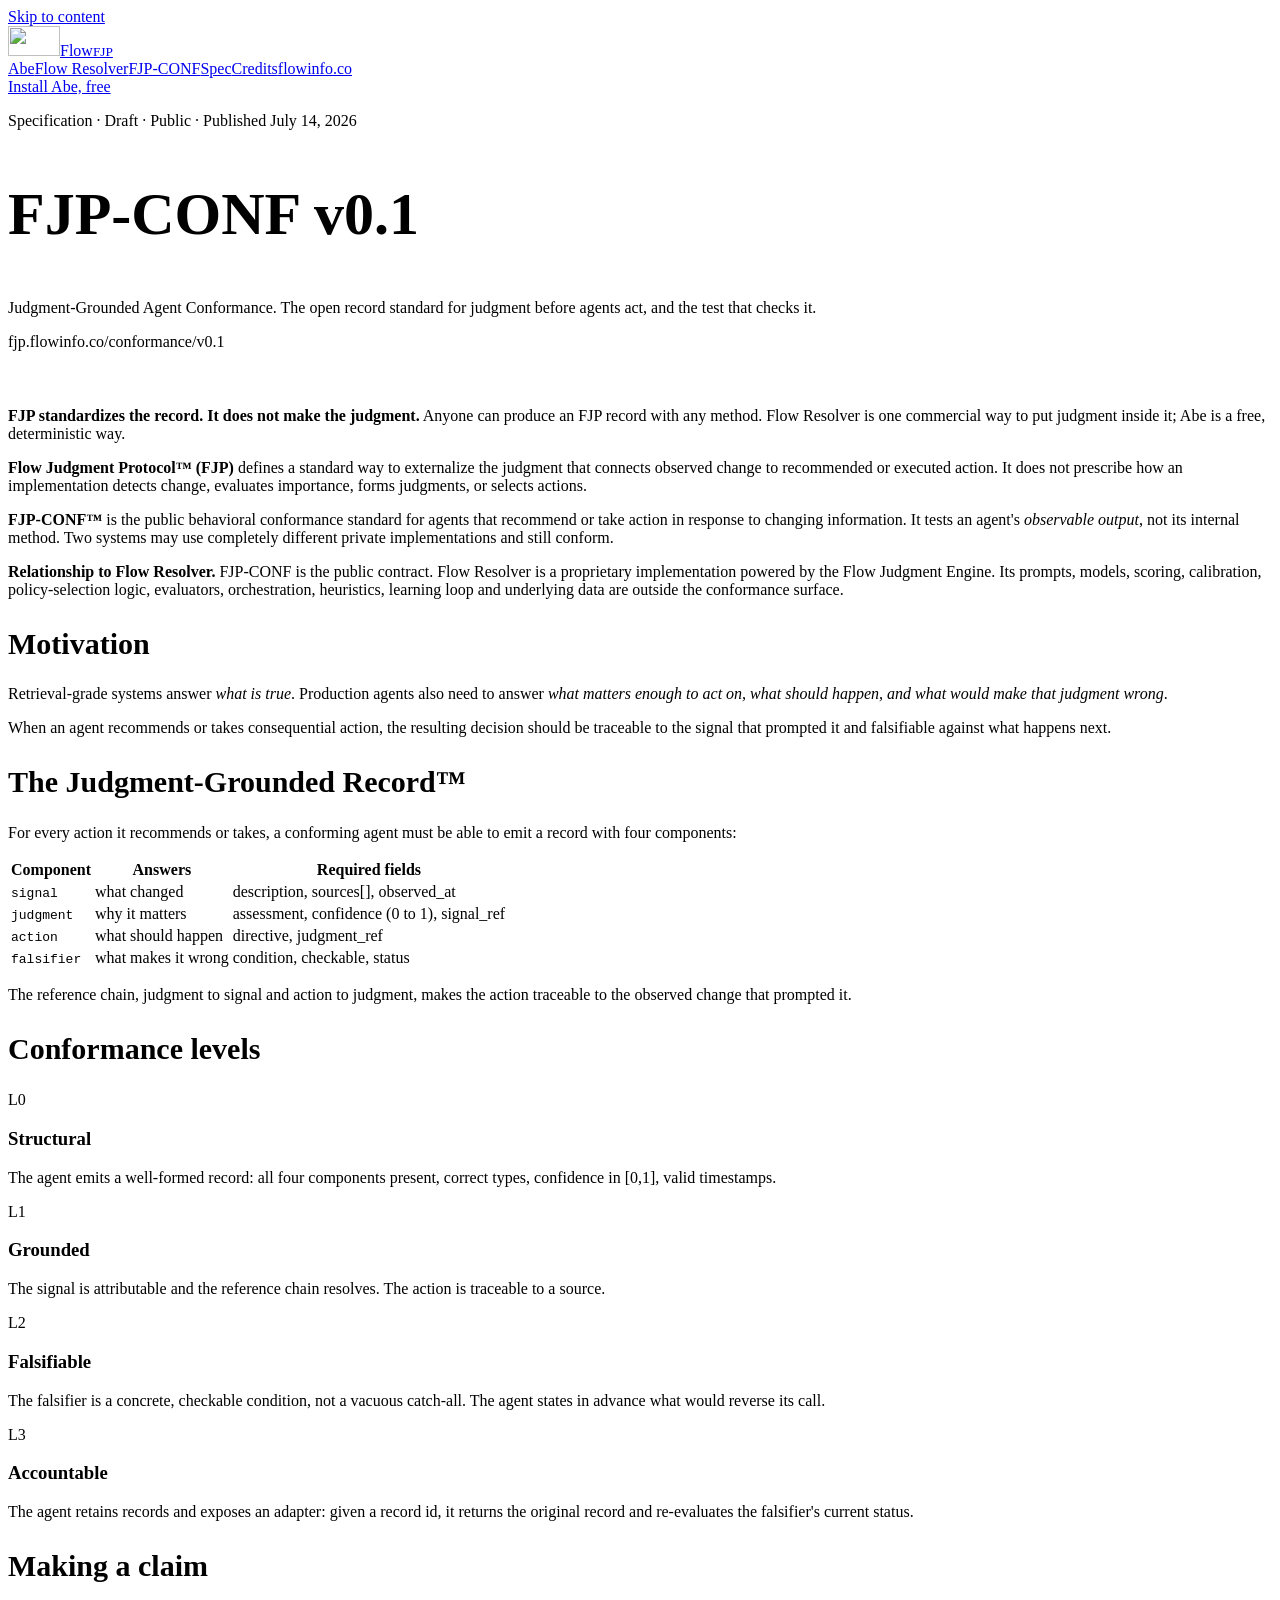
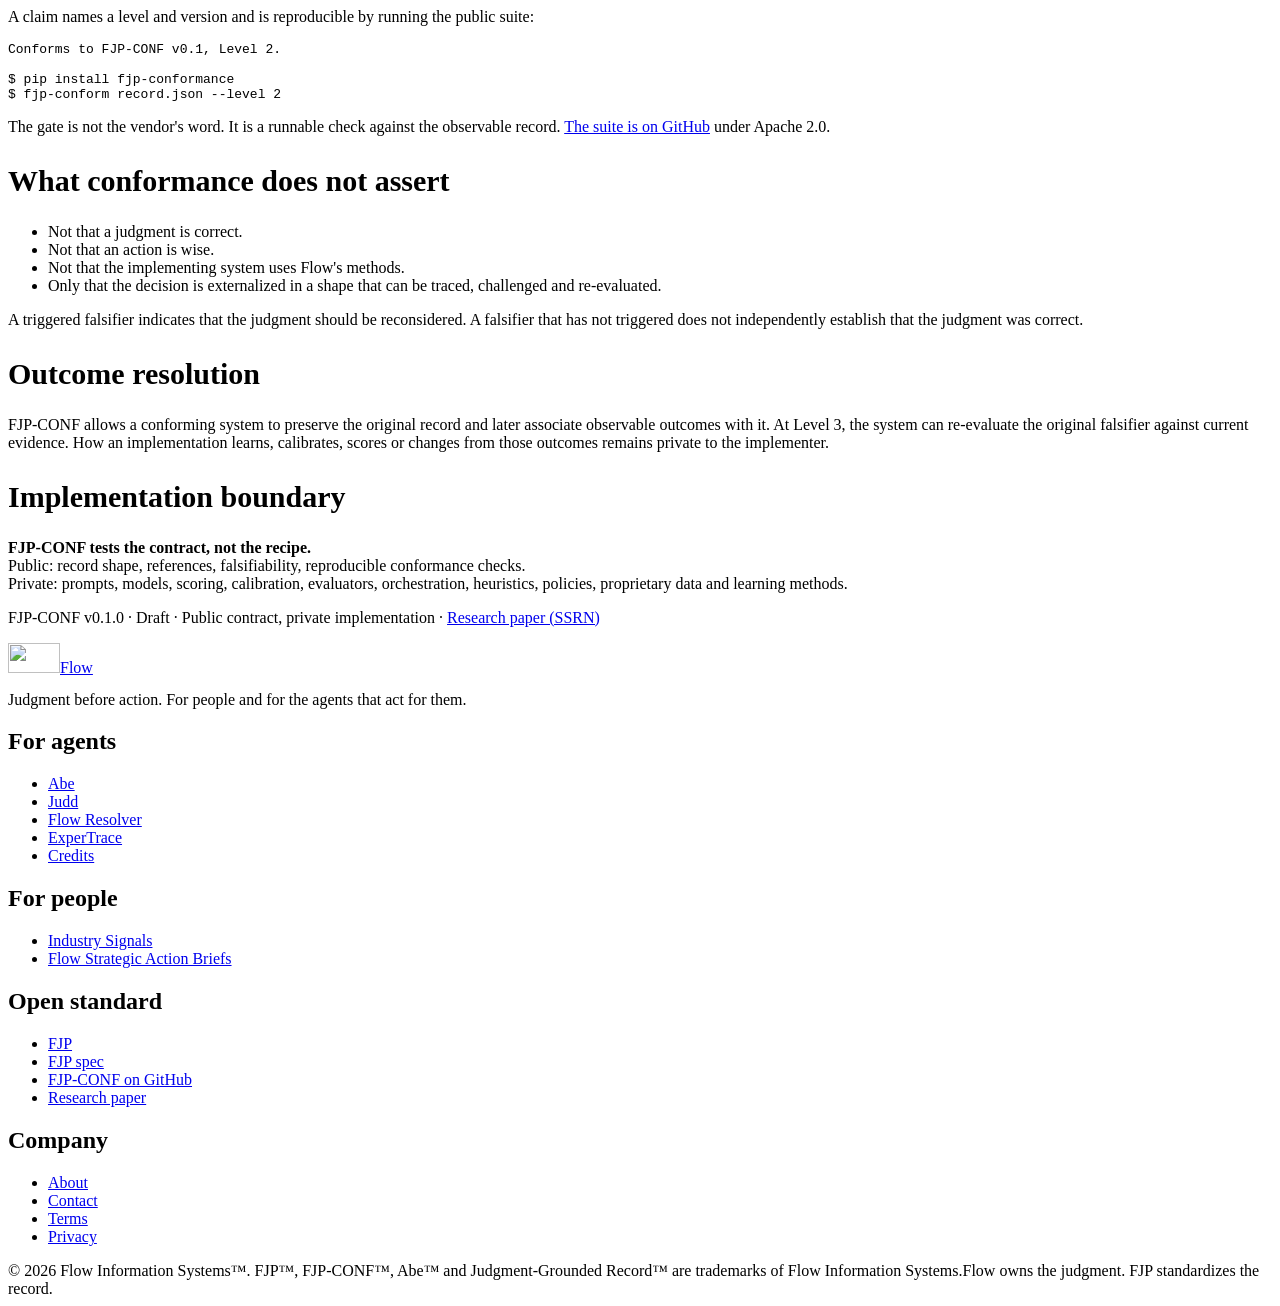
==== commit e0b6221e: "fjp.flowinfo.co: agents first in footer, Flow Strategic Action Briefs name, framework one-liners on " ====
--- a/web/index.html
+++ b/web/index.html
@@ -88,7 +88,7 @@
 <div class="fs-footer-grid">
 <div><a href="https://flowinfo.co" class="fs-brand" aria-label="Flow home"><img src="/flow-mark.png" alt="" width="52" height="30"><span>Flow</span></a>
 <p class="fs-footer-line" style="margin-top:14px">Judgment before action. For people and for the agents that act for them.</p></div>
-<div><h2>For people</h2><ul><li><a href="https://flowinfo.co/industries">Industry Signals</a></li><li><a href="https://flowinfo.co/flow-action">Flow Action</a></li></ul></div><div><h2>For agents</h2><ul><li><a href="/abe">Abe</a></li><li><a href="https://flowinfo.co/judd">Judd</a></li><li><a href="/quickstart">Flow Resolver</a></li><li><a href="https://flowinfo.co/expertrace">ExperTrace</a></li><li><a href="/credits">Credits</a></li></ul></div><div><h2>Open standard</h2><ul><li><a href="/">FJP</a></li><li><a href="/conformance/v0.1/">FJP spec</a></li><li><a href="https://github.com/flowinfosystems-index/fjp-conformance">FJP-CONF on GitHub</a></li><li><a href="https://papers.ssrn.com/sol3/papers.cfm?abstract_id=7193358">Research paper</a></li></ul></div><div><h2>Company</h2><ul><li><a href="https://flowinfo.co/about">About</a></li><li><a href="mailto:hello@flowinfo.co">Contact</a></li><li><a href="https://flowinfo.co/terms">Terms</a></li><li><a href="https://flowinfo.co/privacy">Privacy</a></li></ul></div>
+<div><h2>For agents</h2><ul><li><a href="/abe">Abe</a></li><li><a href="https://flowinfo.co/judd">Judd</a></li><li><a href="/quickstart">Flow Resolver</a></li><li><a href="https://flowinfo.co/expertrace">ExperTrace</a></li><li><a href="/credits">Credits</a></li></ul></div><div><h2>For people</h2><ul><li><a href="https://flowinfo.co/industries">Industry Signals</a></li><li><a href="https://flowinfo.co/flow-action">Flow Strategic Action Briefs</a></li></ul></div><div><h2>Open standard</h2><ul><li><a href="/">FJP</a></li><li><a href="/conformance/v0.1/">FJP spec</a></li><li><a href="https://github.com/flowinfosystems-index/fjp-conformance">FJP-CONF on GitHub</a></li><li><a href="https://papers.ssrn.com/sol3/papers.cfm?abstract_id=7193358">Research paper</a></li></ul></div><div><h2>Company</h2><ul><li><a href="https://flowinfo.co/about">About</a></li><li><a href="mailto:hello@flowinfo.co">Contact</a></li><li><a href="https://flowinfo.co/terms">Terms</a></li><li><a href="https://flowinfo.co/privacy">Privacy</a></li></ul></div>
 </div>
 <div class="fs-footer-base"><span>&copy; 2026 Flow Information Systems&trade;. FJP&trade;, FJP-CONF&trade;, Abe&trade; and Judgment-Grounded Record&trade; are trademarks of Flow Information Systems.</span><span>Flow owns the judgment. FJP standardizes the record.</span></div>
 </div>
